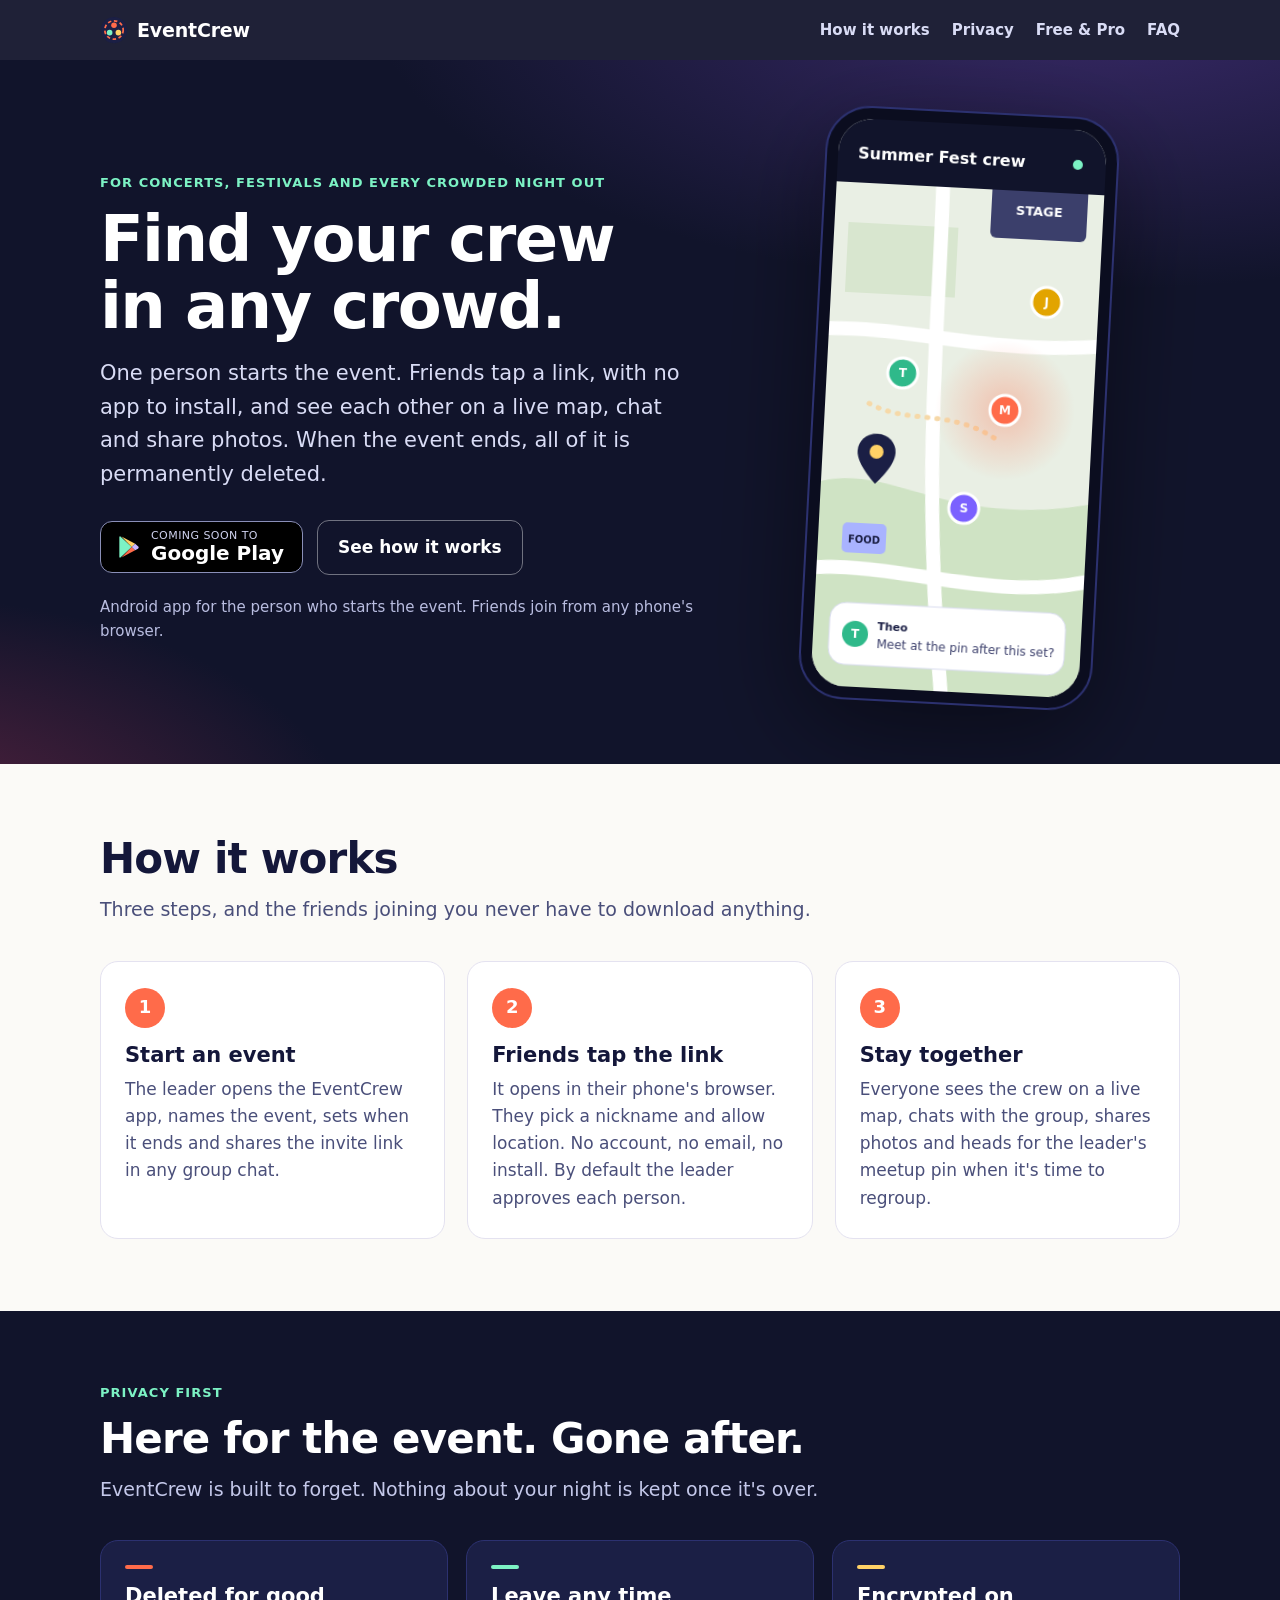
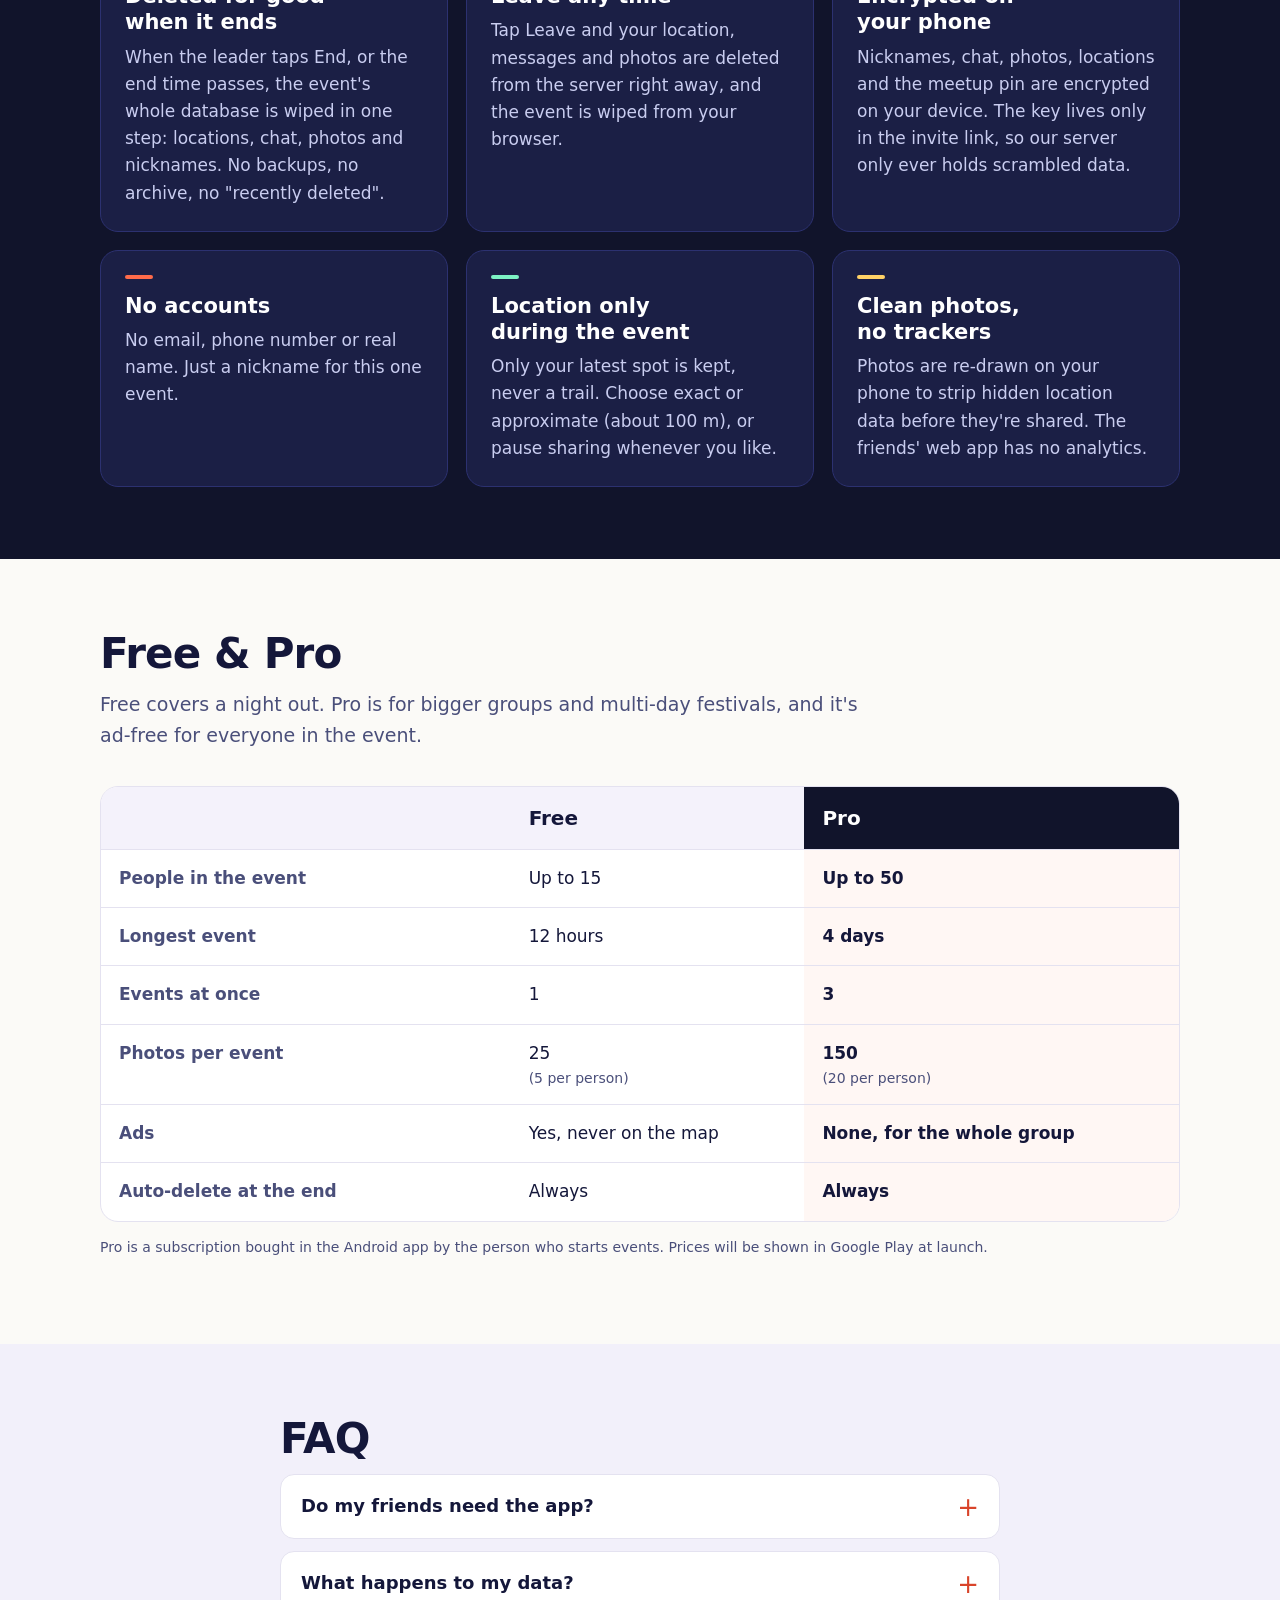
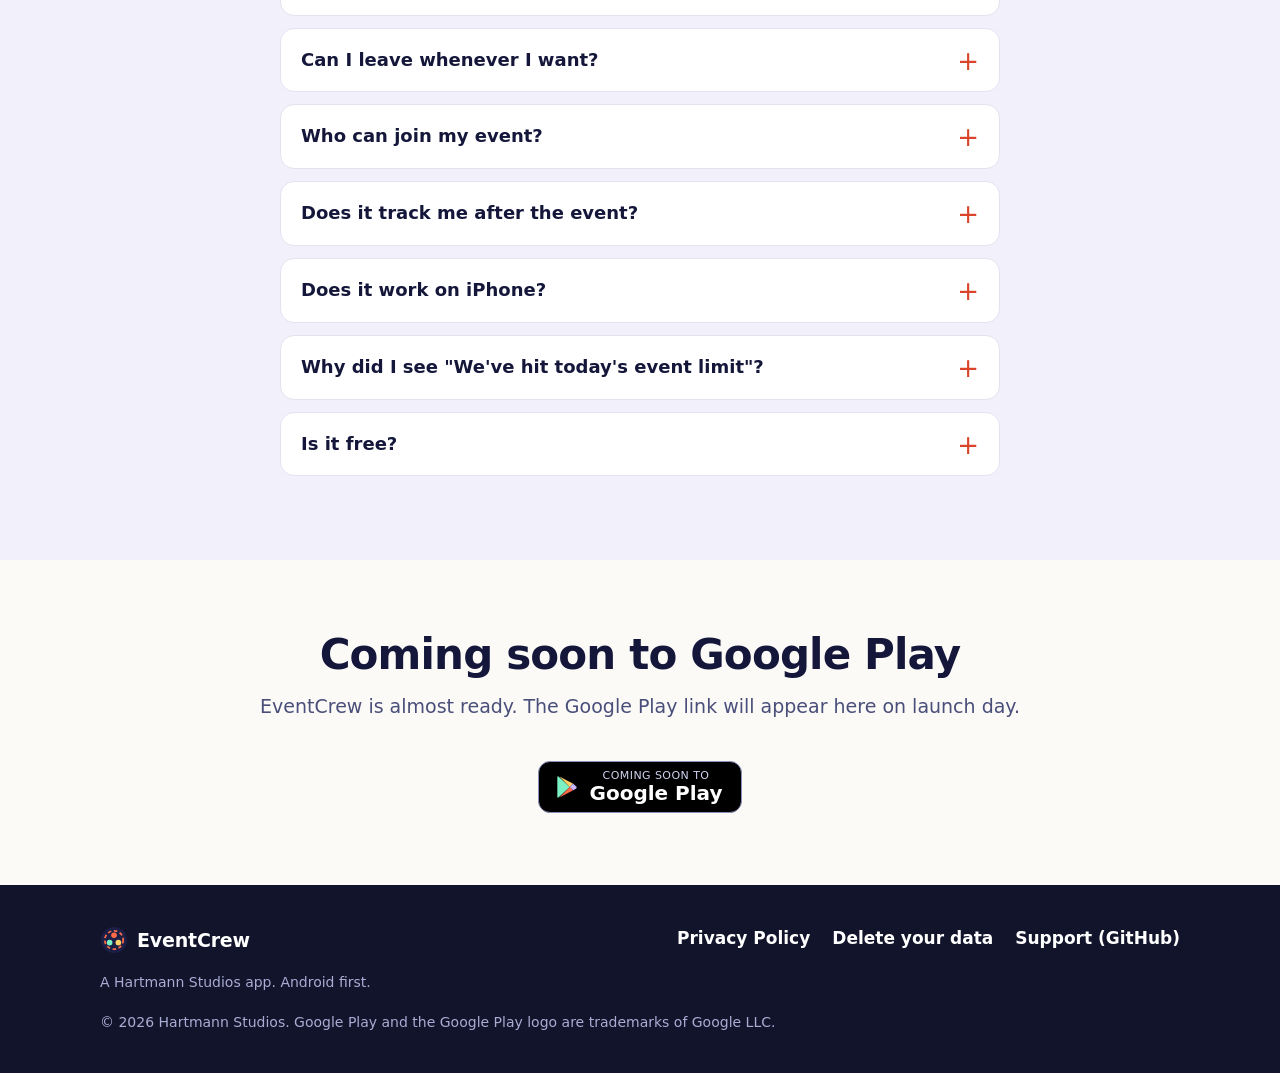
==== index.html @ 31db3fdc "Add EventCrew website, privacy policy and issue templates" ====
<!doctype html>
<html lang="en">
<head>
<meta charset="utf-8">
<meta name="viewport" content="width=device-width, initial-scale=1">
<title>EventCrew: find your crew in any crowd</title>
<meta name="description" content="Keep your group together at concerts and festivals. Friends join from a link with no app to install, share a live map, chat and photos, and everything is permanently deleted when the event ends.">
<meta name="theme-color" content="#11142b">
<meta property="og:title" content="EventCrew: find your crew in any crowd">
<meta property="og:description" content="Keep your group together at concerts and festivals. Friends join from a link with no app to install, share a live map, chat and photos, and everything is permanently deleted when the event ends.">
<meta property="og:type" content="website">
<meta property="og:url" content="https://eventcrew.sites.tab.bot/">
<meta property="og:image" content="https://eventcrew.sites.tab.bot/og.png">
<meta name="twitter:card" content="summary_large_image">
<link rel="icon" href="favicon.svg" type="image/svg+xml">
<link rel="stylesheet" href="styles.css">
</head>
<body>
<a class="skip" href="#main">Skip to content</a>
<header class="site-header">
  <div class="wrap bar">
    <a class="brand" href=""><svg class="logo-mark" viewBox="0 0 32 32" aria-hidden="true" width="28" height="28"><circle cx="16" cy="16" r="15" fill="#1b1f45"/><circle cx="16" cy="16" r="10.5" fill="none" stroke="#ff6b4a" stroke-width="2" stroke-dasharray="4 3"/><circle cx="16" cy="10.5" r="3.2" fill="#ff6b4a"/><circle cx="11" cy="19" r="3.2" fill="#7cf2c4"/><circle cx="21" cy="19" r="3.2" fill="#ffd166"/></svg><span>EventCrew</span></a>
    <nav aria-label="Main">
      <a href="#how">How it works</a>
      <a href="#privacy">Privacy</a>
      <a href="#plans">Free &amp; Pro</a>
      <a href="#faq">FAQ</a>
    </nav>
  </div>
</header>
<main id="main">
<section class="hero">
  <div class="wrap hero-grid">
    <div class="hero-copy">
      <p class="eyebrow">For concerts, festivals and every crowded night out</p>
      <h1>Find your crew in any crowd.</h1>
      <p class="lede">One person starts the event. Friends tap a link, with no app to install, and see each other on a live map, chat and share photos. When the event ends, all of it is permanently deleted.</p>
      <div class="cta-row">
        <span class="play-badge" role="img" aria-label="Coming soon to Google Play">
  <svg viewBox="0 0 24 24" width="26" height="26" aria-hidden="true"><path d="M4 2.8v18.4c0 .5.5.8 1 .6l10.4-9.8L5 2.2c-.5-.2-1 .1-1 .6z" fill="#7cf2c4"/><path d="M15.4 12 18.6 9 6 2.3l9.4 9.7z" fill="#ffd166"/><path d="M15.4 12 6 21.7 18.6 15l-3.2-3z" fill="#ff6b4a"/><path d="M18.6 9 15.4 12l3.2 3 2.6-1.4c.9-.5.9-1.7 0-2.2L18.6 9z" fill="#c9b6ff"/></svg>
  <span><small>Coming soon to</small><b>Google Play</b></span>
</span>
        <a class="btn ghost" href="#how">See how it works</a>
      </div>
      <p class="note">Android app for the person who starts the event. Friends join from any phone's browser.</p>
    </div>
    <div class="hero-art"><svg class="phone-art" viewBox="0 0 300 600" role="img" aria-labelledby="art-t">
<title id="art-t">Illustration: a phone showing a festival map with four friends' dots, a meetup pin and a chat bubble</title>
<defs>
 <clipPath id="scr"><rect x="16" y="16" width="268" height="568" rx="34"/></clipPath>
 <radialGradient id="glow" cx="50%" cy="50%" r="50%"><stop offset="0" stop-color="#ff6b4a" stop-opacity=".35"/><stop offset="1" stop-color="#ff6b4a" stop-opacity="0"/></radialGradient>
</defs>
<rect x="4" y="4" width="292" height="592" rx="44" fill="#0b0d1f" stroke="#2c3170" stroke-width="2"/>
<g clip-path="url(#scr)">
 <rect x="16" y="16" width="268" height="568" fill="#e9efe4"/>
 <path d="M16 380 C90 360 140 420 284 390 L284 584 L16 584Z" fill="#cfe3c4"/>
 <path d="M30 120 h110 v70 h-110z" fill="#d8e6cf"/>
 <rect x="172" y="70" width="96" height="58" rx="6" fill="#3b3f6b"/>
 <text x="220" y="104" text-anchor="middle" font-family="system-ui,sans-serif" font-size="13" font-weight="700" fill="#fff">STAGE</text>
 <g stroke="#ffffff" stroke-width="14" stroke-linecap="round" fill="none">
  <path d="M-10 230 C80 215 180 250 310 228"/>
  <path d="M120 0 C130 180 110 330 150 610"/>
  <path d="M-10 470 C90 450 200 500 310 460"/>
 </g>
 <g stroke="#f6d9a8" stroke-width="5" stroke-linecap="round" fill="none" stroke-dasharray="1 9">
  <path d="M60 300 C100 320 140 300 190 330"/>
 </g>
 <rect x="40" y="420" width="44" height="30" rx="5" fill="#a9b3ff"/>
 <text x="62" y="440" text-anchor="middle" font-family="system-ui,sans-serif" font-size="10" font-weight="700" fill="#1b1f45">FOOD</text>
 <circle cx="196" cy="300" r="70" fill="url(#glow)"/>
 <g font-family="system-ui,sans-serif" font-weight="700" font-size="12" text-anchor="middle">
  <circle cx="196" cy="300" r="15" fill="#ff6b4a" stroke="#fff" stroke-width="3"/><text x="196" y="304" fill="#fff">M</text>
  <circle cx="92" cy="268" r="15" fill="#2fb98a" stroke="#fff" stroke-width="3"/><text x="92" y="272" fill="#fff">T</text>
  <circle cx="232" cy="190" r="15" fill="#e2a400" stroke="#fff" stroke-width="3"/><text x="232" y="194" fill="#fff">J</text>
  <circle cx="160" cy="400" r="15" fill="#7b61ff" stroke="#fff" stroke-width="3"/><text x="160" y="404" fill="#fff">S</text>
 </g>
 <g transform="translate(70 330)">
  <path d="M0 0c-11 0-19 8-19 18 0 14 19 32 19 32s19-18 19-32C19 8 11 0 0 0z" fill="#1b1f45"/>
  <circle cx="0" cy="18" r="7" fill="#ffd166"/>
 </g>
 <rect x="16" y="16" width="268" height="64" fill="#11142b"/>
 <text x="36" y="56" font-family="system-ui,sans-serif" font-size="16" font-weight="700" fill="#fff">Summer Fest crew</text>
 <circle cx="256" cy="51" r="5" fill="#7cf2c4"/>
 <g transform="translate(32 500)">
  <rect width="236" height="62" rx="16" fill="#fff" stroke="#d9dcef"/>
  <circle cx="26" cy="31" r="13" fill="#2fb98a"/><text x="26" y="35" text-anchor="middle" font-family="system-ui,sans-serif" font-weight="700" font-size="12" fill="#fff">T</text>
  <text x="48" y="26" font-family="system-ui,sans-serif" font-size="11" font-weight="700" fill="#1b1f45">Theo</text>
  <text x="48" y="44" font-family="system-ui,sans-serif" font-size="12" fill="#3b3f6b">Meet at the pin after this set?</text>
 </g>
</g>
</svg></div>
  </div>
</section>

<section id="how" class="section">
  <div class="wrap">
    <h2>How it works</h2>
    <p class="section-lede">Three steps, and the friends joining you never have to download anything.</p>
    <ol class="steps">
      <li>
        <span class="step-num" aria-hidden="true">1</span>
        <h3>Start an event</h3>
        <p>The leader opens the EventCrew app, names the event, sets when it ends and shares the invite link in any group chat.</p>
      </li>
      <li>
        <span class="step-num" aria-hidden="true">2</span>
        <h3>Friends tap the link</h3>
        <p>It opens in their phone's browser. They pick a nickname and allow location. No account, no email, no install. By default the leader approves each person.</p>
      </li>
      <li>
        <span class="step-num" aria-hidden="true">3</span>
        <h3>Stay together</h3>
        <p>Everyone sees the crew on a live map, chats with the group, shares photos and heads for the leader's meetup pin when it's time to regroup.</p>
      </li>
    </ol>
  </div>
</section>

<section id="privacy" class="section dark">
  <div class="wrap">
    <p class="eyebrow">Privacy first</p>
    <h2>Here for the event. Gone after.</h2>
    <p class="section-lede">EventCrew is built to forget. Nothing about your night is kept once it's over.</p>
    <div class="cards">
      <article class="card">
        <h3>Deleted for good when it ends</h3>
        <p>When the leader taps End, or the end time passes, the event's whole database is wiped in one step: locations, chat, photos and nicknames. No backups, no archive, no "recently deleted".</p>
      </article>
      <article class="card">
        <h3>Leave any time</h3>
        <p>Tap Leave and your location, messages and photos are deleted from the server right away, and the event is wiped from your browser.</p>
      </article>
      <article class="card">
        <h3>Encrypted on your phone</h3>
        <p>Nicknames, chat, photos, locations and the meetup pin are encrypted on your device. The key lives only in the invite link, so our server only ever holds scrambled data.</p>
      </article>
      <article class="card">
        <h3>No accounts</h3>
        <p>No email, phone number or real name. Just a nickname for this one event.</p>
      </article>
      <article class="card">
        <h3>Location only during the event</h3>
        <p>Only your latest spot is kept, never a trail. Choose exact or approximate (about 100 m), or pause sharing whenever you like.</p>
      </article>
      <article class="card">
        <h3>Clean photos, no trackers</h3>
        <p>Photos are re-drawn on your phone to strip hidden location data before they're shared. The friends' web app has no analytics.</p>
      </article>
    </div>
  </div>
</section>

<section id="plans" class="section">
  <div class="wrap">
    <h2>Free &amp; Pro</h2>
    <p class="section-lede">Free covers a night out. Pro is for bigger groups and multi-day festivals, and it's ad-free for everyone in the event.</p>
    <div class="table-wrap">
      <table class="plans">
        <caption class="sr-only">EventCrew plans compared</caption>
        <thead>
          <tr><th scope="col"><span class="sr-only">Per event</span></th><th scope="col">Free</th><th scope="col" class="pro">Pro</th></tr>
        </thead>
        <tbody>
          <tr><th scope="row">People in the event</th><td>Up to 15</td><td class="pro">Up to 50</td></tr>
          <tr><th scope="row">Longest event</th><td>12 hours</td><td class="pro">4 days</td></tr>
          <tr><th scope="row">Events at once</th><td>1</td><td class="pro">3</td></tr>
          <tr><th scope="row">Photos per event</th><td>25 <span class="sub">(5 per person)</span></td><td class="pro">150 <span class="sub">(20 per person)</span></td></tr>
          <tr><th scope="row">Ads</th><td>Yes, never on the map</td><td class="pro">None, for the whole group</td></tr>
          <tr><th scope="row">Auto-delete at the end</th><td>Always</td><td class="pro">Always</td></tr>
        </tbody>
      </table>
    </div>
    <p class="small">Pro is a subscription bought in the Android app by the person who starts events. Prices will be shown in Google Play at launch.</p>
  </div>
</section>

<section id="faq" class="section alt">
  <div class="wrap narrow">
    <h2>FAQ</h2>
    <details>
      <summary>Do my friends need the app?</summary>
      <p>No. Only the person who starts the event uses the Android app. Everyone else taps the invite link and joins in their phone's browser, on Android or iPhone. They can add it to their home screen if they want notifications.</p>
    </details>
    <details>
      <summary>What happens to my data?</summary>
      <p>It exists only while the event is running. Content you share (nickname, chat, photos, location) is encrypted on your phone before it's sent. When the event ends, everything about it is permanently deleted from the server in one step, photos included. If you leave early, your own location, messages and photos are deleted right away. We don't sell data, and there are no accounts to keep. The <a href="privacy/">Privacy Policy</a> has the details.</p>
    </details>
    <details>
      <summary>Can I leave whenever I want?</summary>
      <p>Yes, any time, with one tap. Leaving deletes your location, messages and photos from the event immediately.</p>
    </details>
    <details>
      <summary>Who can join my event?</summary>
      <p>Only people with your invite link, and by default you approve each one before they see anything. You can remove people, make a new link or cancel old links at any time.</p>
    </details>
    <details>
      <summary>Does it track me after the event?</summary>
      <p>No. Location is shared only during the event, and only your latest spot is kept. On the web it's sent only while the page is open, and only when you've moved. When the event ends, it's deleted along with everything else.</p>
    </details>
    <details>
      <summary>Does it work on iPhone?</summary>
      <p>Friends can join from Safari on any iPhone. To get notifications on iPhone, add the page to your Home Screen (iOS 16.4 or later). The app for starting events is on Android first.</p>
    </details>
    <details>
      <summary>Why did I see "We've hit today's event limit"?</summary>
      <p>To keep EventCrew free, there's a limit on how many new events can start each day. If it's reached, you'll see that message and can try again the next day. Events that are already running are never cut off.</p>
    </details>
    <details>
      <summary>Is it free?</summary>
      <p>Yes. The free plan covers events of up to 15 people and 12 hours, with ads. Pro raises the limits and removes ads for the whole group.</p>
    </details>
  </div>
</section>

<section class="section cta-end">
  <div class="wrap center">
    <h2>Coming soon to Google Play</h2>
    <p class="section-lede">EventCrew is almost ready. The Google Play link will appear here on launch day.</p>
    <span class="play-badge" role="img" aria-label="Coming soon to Google Play">
  <svg viewBox="0 0 24 24" width="26" height="26" aria-hidden="true"><path d="M4 2.8v18.4c0 .5.5.8 1 .6l10.4-9.8L5 2.2c-.5-.2-1 .1-1 .6z" fill="#7cf2c4"/><path d="M15.4 12 18.6 9 6 2.3l9.4 9.7z" fill="#ffd166"/><path d="M15.4 12 6 21.7 18.6 15l-3.2-3z" fill="#ff6b4a"/><path d="M18.6 9 15.4 12l3.2 3 2.6-1.4c.9-.5.9-1.7 0-2.2L18.6 9z" fill="#c9b6ff"/></svg>
  <span><small>Coming soon to</small><b>Google Play</b></span>
</span>
  </div>
</section>
</main>
<footer class="site-footer">
  <div class="wrap foot">
    <div>
      <a class="brand" href=""><svg class="logo-mark" viewBox="0 0 32 32" aria-hidden="true" width="28" height="28"><circle cx="16" cy="16" r="15" fill="#1b1f45"/><circle cx="16" cy="16" r="10.5" fill="none" stroke="#ff6b4a" stroke-width="2" stroke-dasharray="4 3"/><circle cx="16" cy="10.5" r="3.2" fill="#ff6b4a"/><circle cx="11" cy="19" r="3.2" fill="#7cf2c4"/><circle cx="21" cy="19" r="3.2" fill="#ffd166"/></svg><span>EventCrew</span></a>
      <p class="small">A Hartmann Studios app. Android first.</p>
    </div>
    <nav aria-label="Footer">
      <a href="privacy/">Privacy Policy</a>
      <a href="delete/">Delete your data</a>
      <a href="https://github.com/chartmann1590/eventcrew-site/issues/new/choose" rel="noopener">Support (GitHub)</a>
    </nav>
    <p class="small copy">© 2026 Hartmann Studios. Google Play and the Google Play logo are trademarks of Google LLC.</p>
  </div>
</footer>
</body>
</html>
---- styles.css ----
:root{--ink:#14173a;--muted:#4a4f7a;--bg:#fbfaf7;--night:#11142b;--night2:#1b1f45;--coral:#ff6b4a;--coral-d:#d9442a;--mint:#7cf2c4;--sun:#ffd166;--line:#e4e2f0;--radius:18px}
*{box-sizing:border-box}
html{scroll-behavior:smooth;-webkit-text-size-adjust:100%}
body{margin:0;font-family:system-ui,-apple-system,"Segoe UI",Roboto,"Helvetica Neue",Arial,sans-serif;color:var(--ink);background:var(--bg);line-height:1.6;font-size:17px}
img,svg{max-width:100%;height:auto}
h1,h2,h3{text-wrap:balance}
a{color:var(--coral-d)}
a:focus-visible,summary:focus-visible,.btn:focus-visible{outline:3px solid var(--sun);outline-offset:3px;border-radius:6px}
.wrap{max-width:1120px;margin:0 auto;padding:0 20px}
.narrow{max-width:760px}
.center{text-align:center}
.skip{position:absolute;left:-999px;top:8px;background:#fff;color:var(--ink);padding:8px 14px;border-radius:8px;z-index:20}
.skip:focus{left:8px}
.sr-only{position:absolute;width:1px;height:1px;overflow:hidden;clip:rect(0 0 0 0);white-space:nowrap}
.site-header{position:sticky;top:0;z-index:10;background:rgba(17,20,43,.94);backdrop-filter:saturate(1.4) blur(8px);-webkit-backdrop-filter:saturate(1.4) blur(8px)}
.bar{display:flex;align-items:center;justify-content:space-between;gap:12px;min-height:60px}
.brand{display:inline-flex;align-items:center;gap:9px;color:#fff;text-decoration:none;font-weight:800;font-size:19px;letter-spacing:-.01em}
.site-header nav{display:flex;gap:22px}
.site-header nav a{color:#d9dcf5;text-decoration:none;font-weight:600;font-size:15px}
.site-header nav a:hover{color:#fff}
@media (max-width:720px){.site-header nav{display:none}}
.hero{background:radial-gradient(1200px 500px at 85% -10%,#3a2a6b 0%,transparent 60%),radial-gradient(800px 400px at -10% 110%,#5a2340 0%,transparent 60%),var(--night);color:#fff;padding:48px 0 56px;overflow:hidden}
.hero-grid{display:grid;grid-template-columns:1.15fr .85fr;gap:40px;align-items:center}
.eyebrow{text-transform:uppercase;letter-spacing:.08em;font-size:13px;font-weight:700;color:var(--mint);margin:0 0 12px}
h1{font-size:clamp(38px,6.4vw,64px);line-height:1.04;letter-spacing:-.025em;margin:0 0 18px}
.hero h1{color:#fff}
.lede{font-size:clamp(18px,2.2vw,21px);color:#d9dcf5;max-width:36em;margin:0 0 28px}
.cta-row{display:flex;flex-wrap:wrap;gap:14px;align-items:center}
.play-badge{display:inline-flex;align-items:center;gap:10px;background:#000;color:#fff;border:1.5px solid #8a8fb8;border-radius:12px;padding:8px 18px 8px 14px;line-height:1.1}
.play-badge small{display:block;font-size:11px;letter-spacing:.04em;text-transform:uppercase;color:#cfd2ee}
.play-badge b{display:block;font-size:20px;font-weight:700}
.btn{display:inline-block;padding:13px 20px;border-radius:12px;font-weight:700;text-decoration:none}
.btn.ghost{color:#fff;border:1.5px solid rgba(255,255,255,.4)}
.btn.ghost:hover{background:rgba(255,255,255,.08)}
.note{font-size:15px;color:#b9bde0;margin:20px 0 0}
.hero-art{display:flex;justify-content:center}
.phone-art{width:100%;max-width:300px;filter:drop-shadow(0 30px 50px rgba(0,0,0,.45));transform:rotate(3deg)}
@media (max-width:860px){.hero-grid{grid-template-columns:1fr;gap:36px}.hero{padding:36px 0 48px}.phone-art{max-width:250px;transform:none}}
.section{padding:72px 0}
.section h2{font-size:clamp(30px,4.2vw,42px);line-height:1.1;letter-spacing:-.02em;margin:0 0 12px}
.section-lede{font-size:19px;color:var(--muted);max-width:40em;margin:0 0 36px}
.section.center .section-lede,.center .section-lede{margin-left:auto;margin-right:auto}
.steps{list-style:none;padding:0;margin:0;display:grid;grid-template-columns:repeat(3,1fr);gap:22px}
.steps li{background:#fff;border:1px solid var(--line);border-radius:var(--radius);padding:26px 24px}
.step-num{display:inline-grid;place-items:center;width:40px;height:40px;border-radius:50%;background:var(--coral);color:#fff;font-weight:800;font-size:18px;margin-bottom:14px}
.steps h3,.card h3{margin:0 0 8px;font-size:21px;line-height:1.25}
.steps p,.card p{margin:0;color:var(--muted)}
@media (max-width:860px){.steps{grid-template-columns:1fr}}
.dark{background:var(--night);color:#fff}
.dark .section-lede{color:#c4c8ea}
.cards{display:grid;grid-template-columns:repeat(3,1fr);gap:18px}
.card{background:var(--night2);border:1px solid #2c3170;border-radius:var(--radius);padding:24px}
.dark .card p{color:#c9cdf0}
.card h3{color:#fff}
.card:nth-child(3n+1) h3::before{background:var(--coral)}
.card:nth-child(3n+2) h3::before{background:var(--mint)}
.card:nth-child(3n) h3::before{background:var(--sun)}
.card h3::before{content:"";display:block;width:28px;height:4px;border-radius:2px;margin-bottom:14px}
@media (max-width:860px){.cards{grid-template-columns:1fr 1fr}}
@media (max-width:560px){.cards{grid-template-columns:1fr}}
.table-wrap{overflow-x:auto;border-radius:var(--radius);border:1px solid var(--line);background:#fff}
.plans{width:100%;border-collapse:collapse;font-size:17px}
.plans th,.plans td{padding:15px 18px;text-align:left;border-bottom:1px solid var(--line);vertical-align:top}
.plans tbody tr:last-child th,.plans tbody tr:last-child td{border-bottom:0}
.plans thead th{font-size:20px;background:#f4f2fb}
.plans thead th.pro{background:var(--night);color:#fff}
.plans td.pro{background:#fff7f4;font-weight:600}
.plans tbody th{font-weight:600;color:var(--muted);width:38%}
.plans .sub{display:block;font-size:14px;font-weight:400;color:var(--muted)}
@media (max-width:480px){.plans{font-size:15px}.plans th,.plans td{padding:12px 10px}.plans thead th{font-size:17px}}
.small{font-size:14px;color:var(--muted)}
.alt{background:#f2f0fa}
details{background:#fff;border:1px solid var(--line);border-radius:14px;margin:0 0 12px;padding:0 20px}
summary{cursor:pointer;font-weight:700;font-size:18px;padding:17px 28px 17px 0;list-style:none;position:relative}
summary::-webkit-details-marker{display:none}
summary::after{content:"+";position:absolute;right:0;top:12px;font-size:26px;font-weight:400;color:var(--coral-d)}
details[open] summary::after{content:"\2212"}
details p{margin:0 0 18px;color:var(--muted)}
.cta-end{text-align:center}
.cta-end .play-badge{margin-top:4px}
.site-footer{background:var(--night);color:#c4c8ea;padding:40px 0}
.foot{display:grid;grid-template-columns:1fr auto;gap:18px 30px;align-items:start}
.foot nav{display:flex;flex-wrap:wrap;gap:10px 22px}
.foot nav a{color:#fff;font-weight:600;text-decoration:none}
.foot nav a:hover{text-decoration:underline}
.site-footer .small{color:#a9add3;margin:8px 0 0}
.foot .copy{grid-column:1/-1;margin:0}
@media (max-width:640px){.foot{grid-template-columns:1fr}}
.doc{padding:44px 0 72px}
.doc h1{font-size:clamp(34px,5vw,48px)}
.doc h2{font-size:24px;margin:36px 0 10px;line-height:1.25}
.doc h3{font-size:19px;margin:22px 0 6px}
.doc p,.doc li{color:#2b2f57}
.doc ul{padding-left:22px}
.doc li{margin:0 0 8px}
.meta{font-size:15px;color:var(--muted)}
.summary{background:#fff;border:1px solid var(--line);border-left:5px solid var(--coral);border-radius:14px;padding:6px 22px 10px;margin:26px 0}
.summary h2{margin-top:18px}
@media (prefers-reduced-motion:reduce){html{scroll-behavior:auto}}
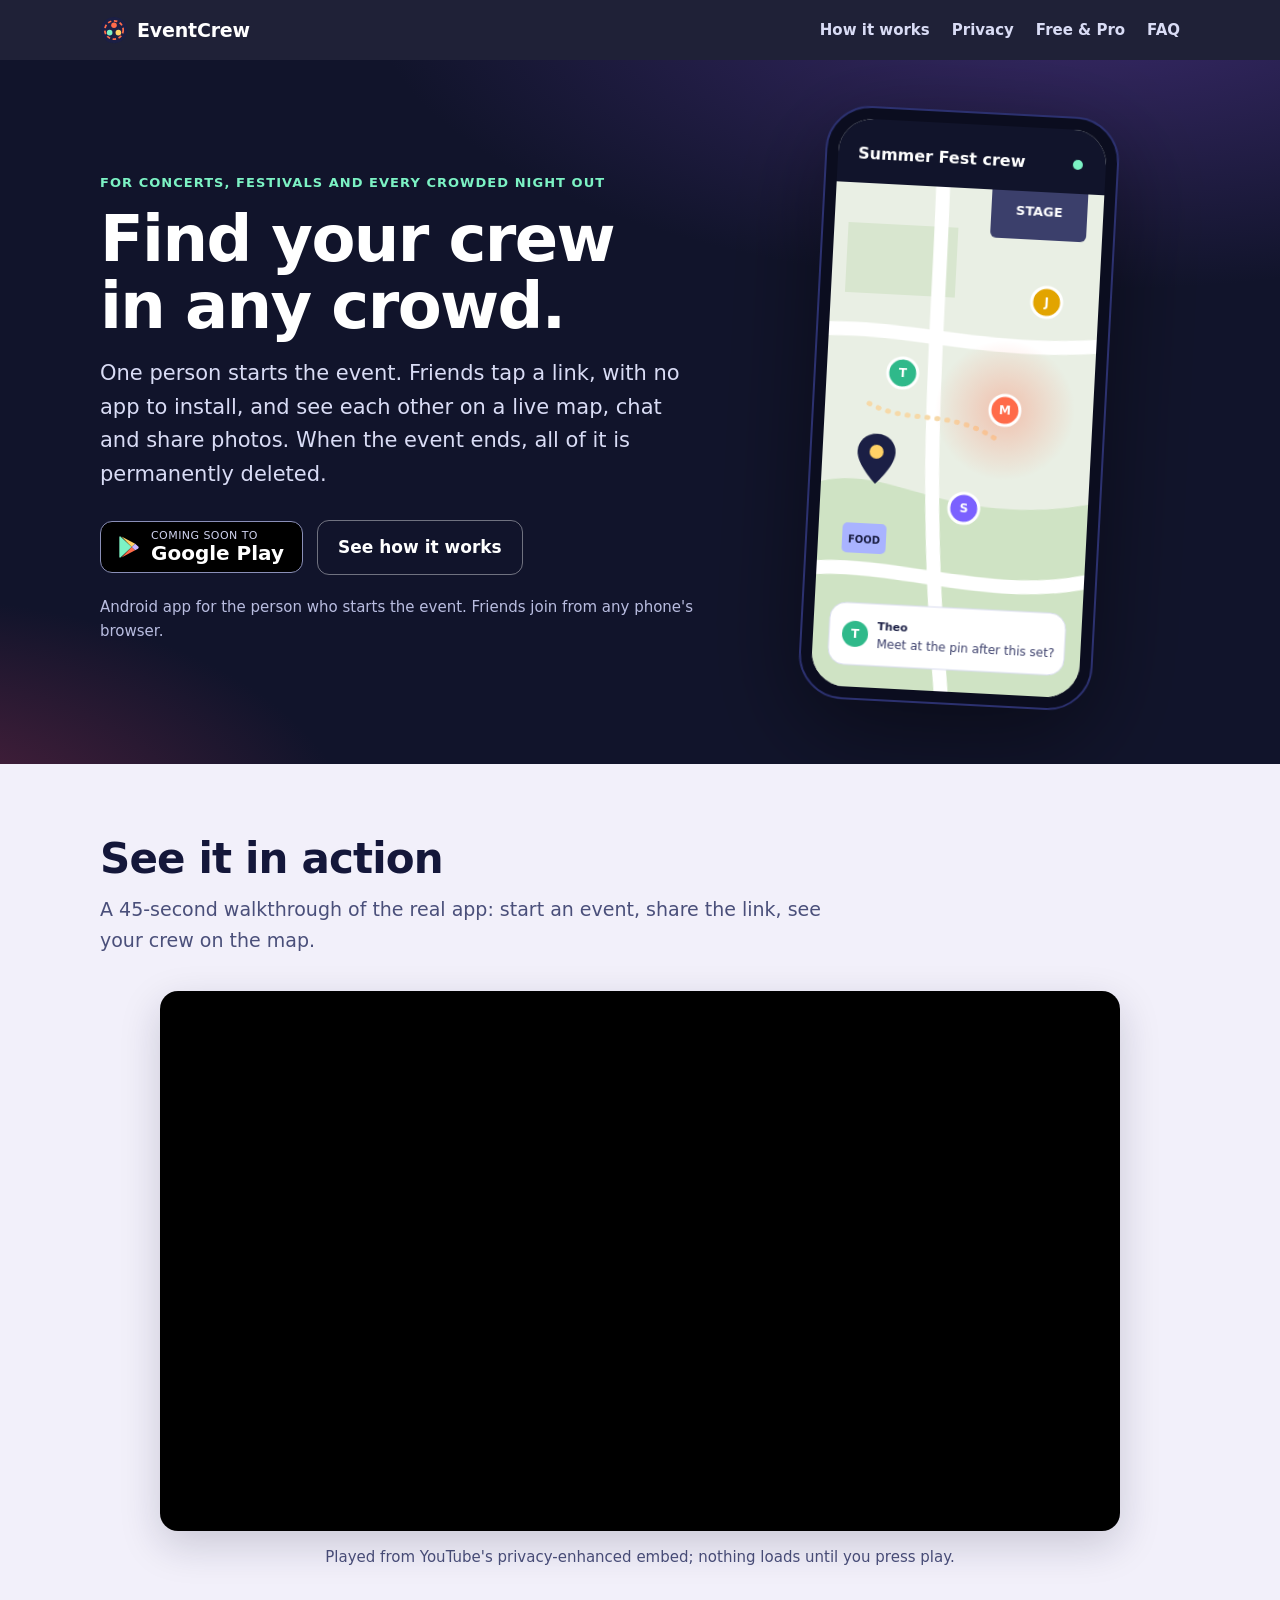
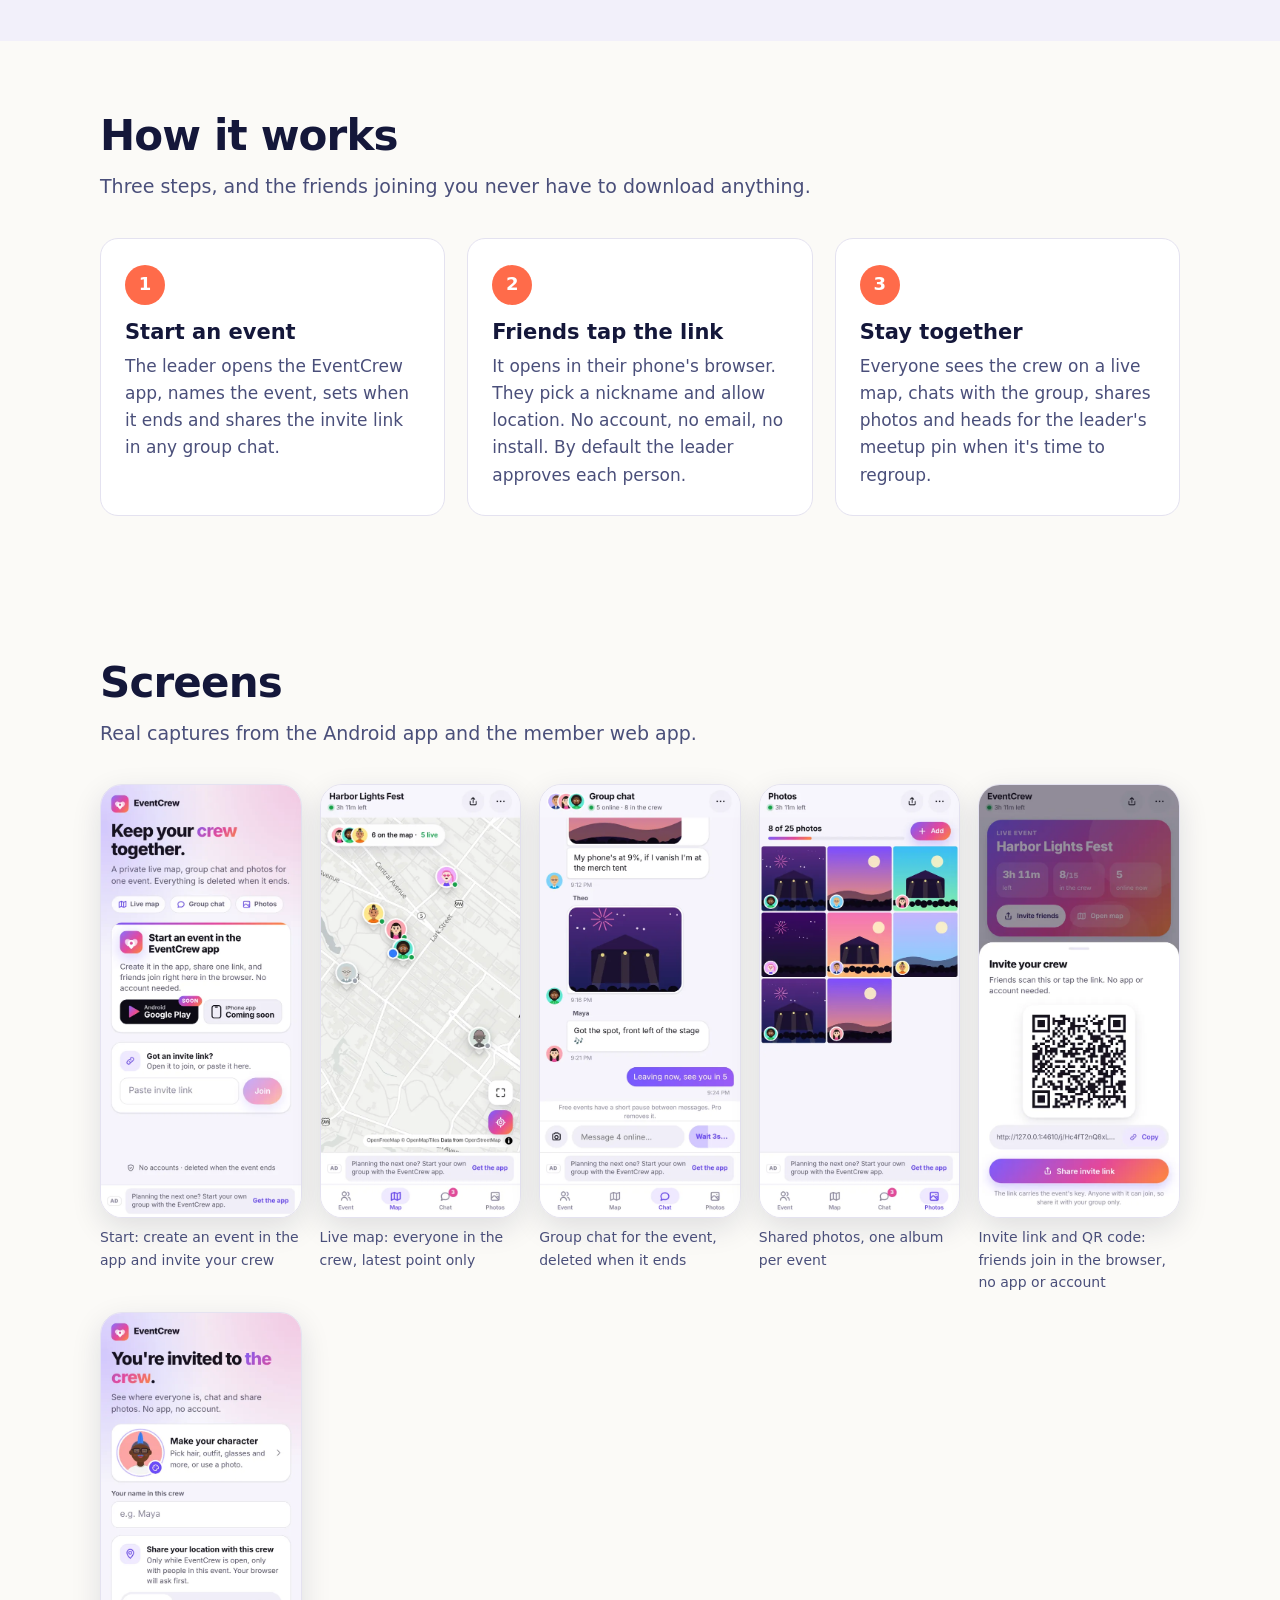
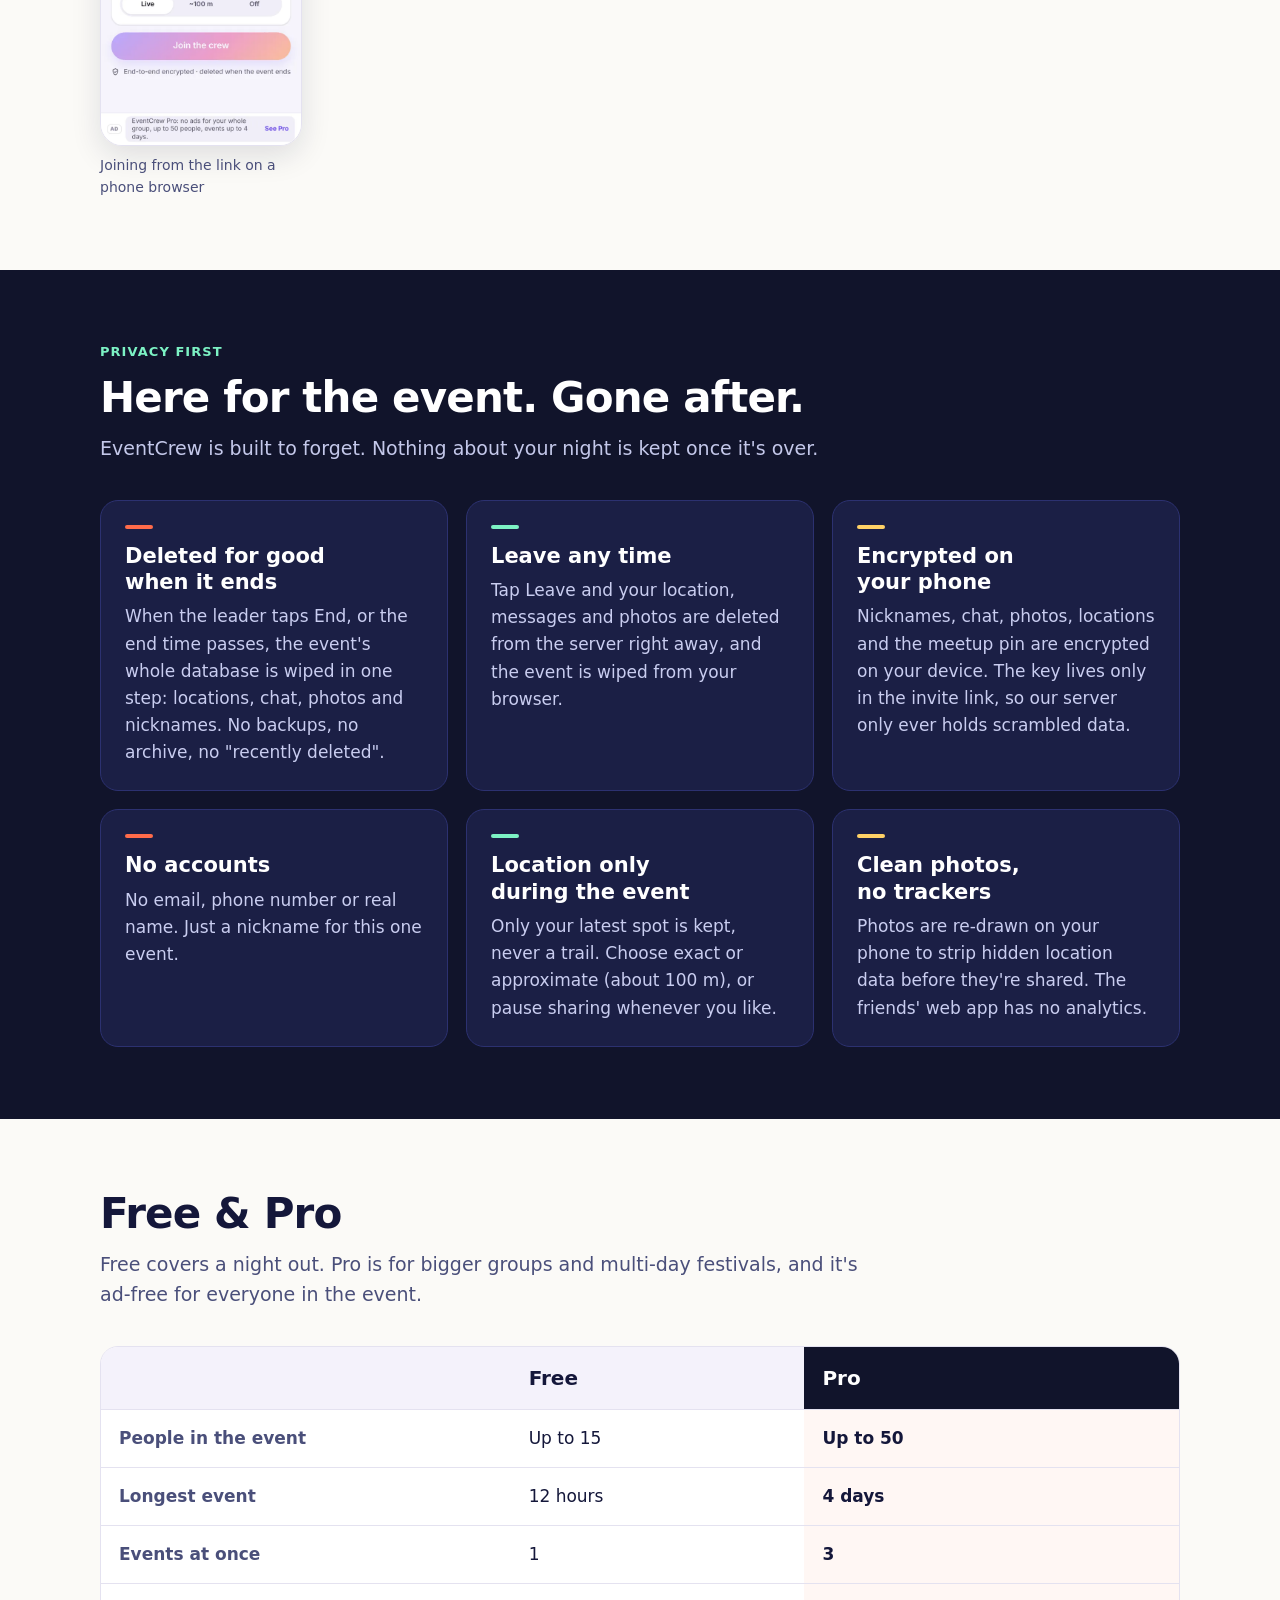
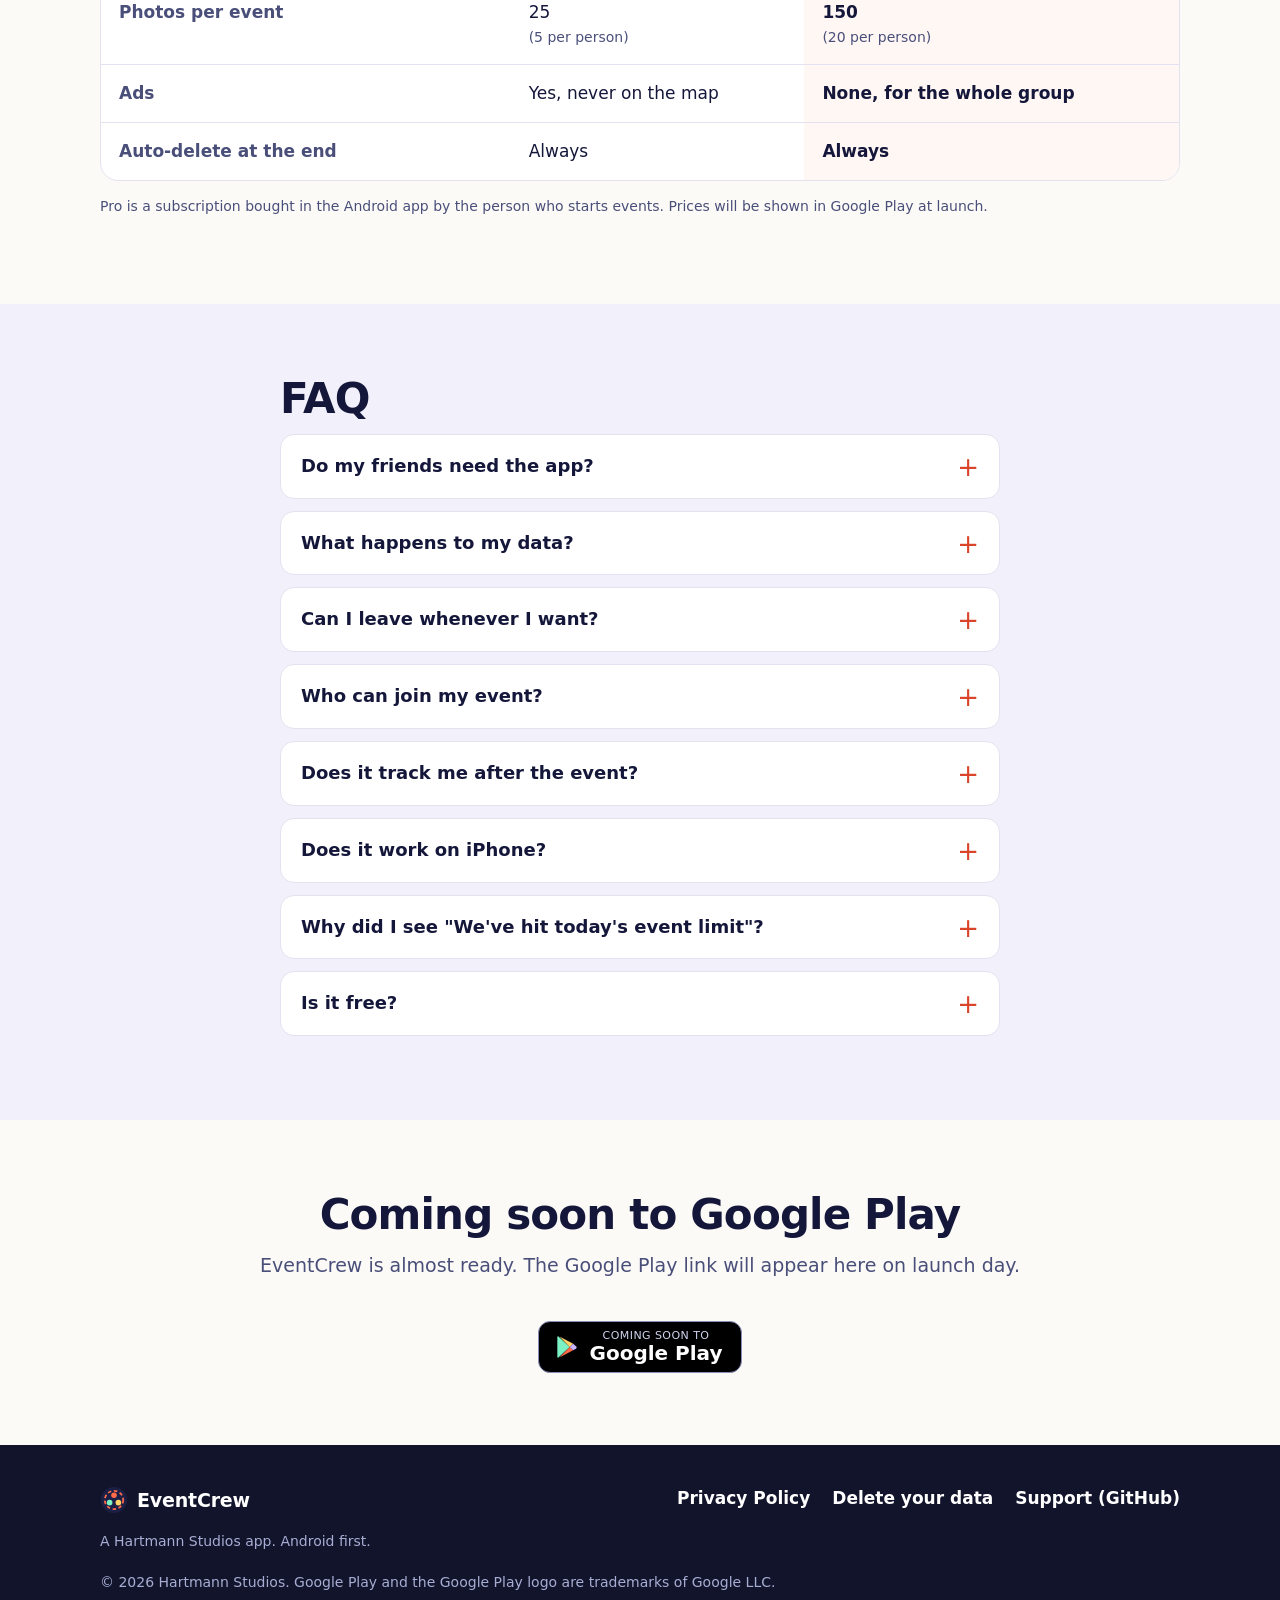
==== commit b840e385: "Add promo video and real app screenshots" ====
--- a/index.html
+++ b/index.html
@@ -92,6 +92,15 @@
   </div>
 </section>
 
+<section id="video" class="section alt">
+  <div class="wrap">
+    <h2>See it in action</h2>
+    <p class="section-lede">A 45-second walkthrough of the real app: start an event, share the link, see your crew on the map.</p>
+    <div class="video"><iframe src="https://www.youtube-nocookie.com/embed/IPPoWe9KRAQ?rel=0" title="EventCrew promo video" loading="lazy" allow="accelerometer; autoplay; clipboard-write; encrypted-media; gyroscope; picture-in-picture; web-share" allowfullscreen referrerpolicy="strict-origin-when-cross-origin"></iframe></div>
+    <p class="video-note">Played from YouTube's privacy-enhanced embed; nothing loads until you press play.</p>
+  </div>
+</section>
+
 <section id="how" class="section">
   <div class="wrap">
     <h2>How it works</h2>
@@ -116,6 +125,21 @@
   </div>
 </section>
 
+<section id="screens" class="section">
+  <div class="wrap">
+    <h2>Screens</h2>
+    <p class="section-lede">Real captures from the Android app and the member web app.</p>
+    <div class="shots">
+      <figure class="shot"><img src="/media/start-light.webp" alt="Start: create an event in the app and invite your crew" loading="lazy" width="540" height="1169"><figcaption>Start: create an event in the app and invite your crew</figcaption></figure>
+      <figure class="shot"><img src="/media/map-light.webp" alt="Live map: everyone in the crew, latest point only" loading="lazy" width="540" height="1169"><figcaption>Live map: everyone in the crew, latest point only</figcaption></figure>
+      <figure class="shot"><img src="/media/chat-light.webp" alt="Group chat for the event, deleted when it ends" loading="lazy" width="540" height="1169"><figcaption>Group chat for the event, deleted when it ends</figcaption></figure>
+      <figure class="shot"><img src="/media/photos-light.webp" alt="Shared photos, one album per event" loading="lazy" width="540" height="1169"><figcaption>Shared photos, one album per event</figcaption></figure>
+      <figure class="shot"><img src="/media/share-light.webp" alt="Invite link and QR code: friends join in the browser, no app or account" loading="lazy" width="540" height="1169"><figcaption>Invite link and QR code: friends join in the browser, no app or account</figcaption></figure>
+      <figure class="shot"><img src="/media/join-light.webp" alt="Joining from the link on a phone browser" loading="lazy" width="540" height="1169"><figcaption>Joining from the link on a phone browser</figcaption></figure>
+    </div>
+  </div>
+</section>
+
 <section id="privacy" class="section dark">
   <div class="wrap">
     <p class="eyebrow">Privacy first</p>
--- a/styles.css
+++ b/styles.css
@@ -97,3 +97,6 @@
 .summary{background:#fff;border:1px solid var(--line);border-left:5px solid var(--coral);border-radius:14px;padding:6px 22px 10px;margin:26px 0}
 .summary h2{margin-top:18px}
 @media (prefers-reduced-motion:reduce){html{scroll-behavior:auto}}
+
+.video{max-width:960px;margin:0 auto;border-radius:var(--radius);overflow:hidden;background:#000;box-shadow:0 14px 40px rgba(20,23,58,.18)}.video{position:relative;aspect-ratio:16/9}.video iframe{position:absolute;inset:0;width:100%;height:100%;border:0}.video-note{text-align:center;color:var(--muted);font-size:15px;margin:14px 0 0}
+.shots{display:grid;grid-template-columns:repeat(auto-fit,minmax(180px,1fr));gap:18px}.shot{margin:0}.shot img{display:block;width:100%;height:auto;border-radius:22px;border:1px solid var(--line);box-shadow:0 10px 30px rgba(20,23,58,.12)}.shot figcaption{font-size:14px;color:var(--muted);margin-top:8px}
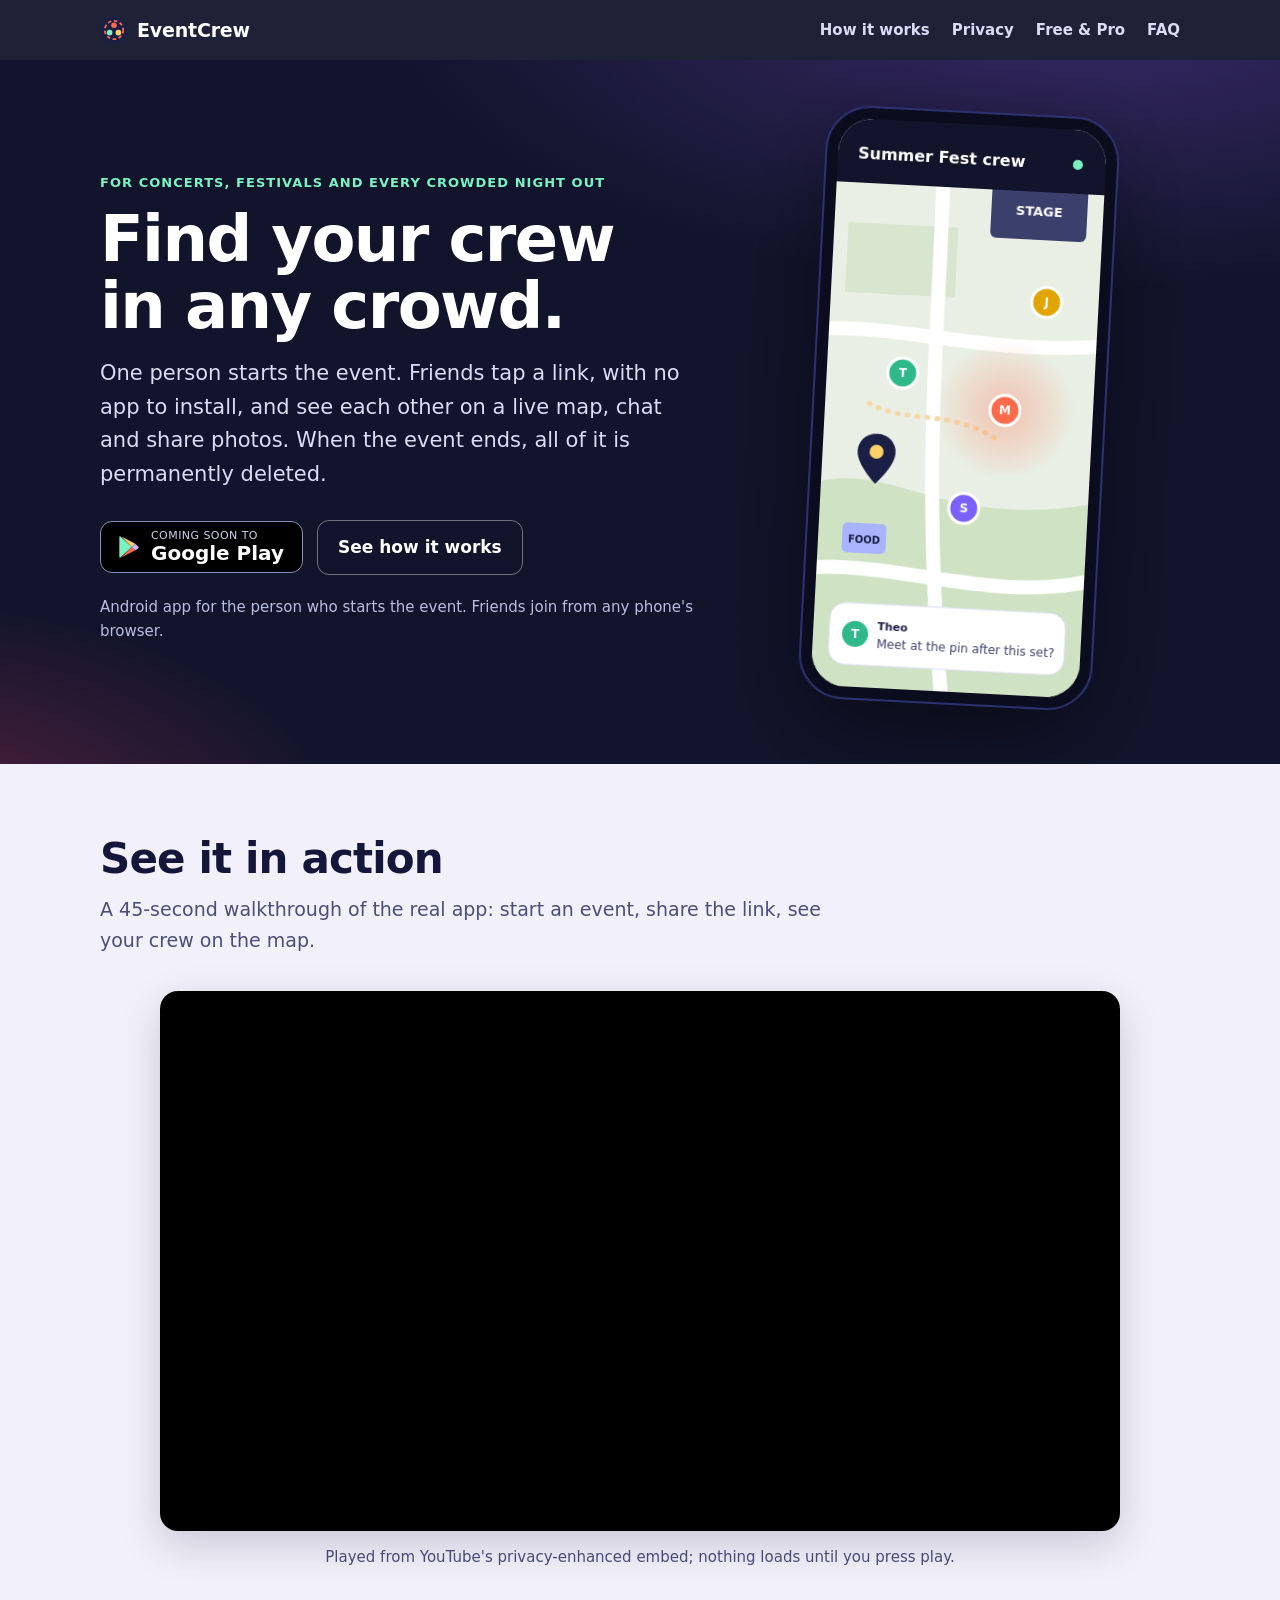
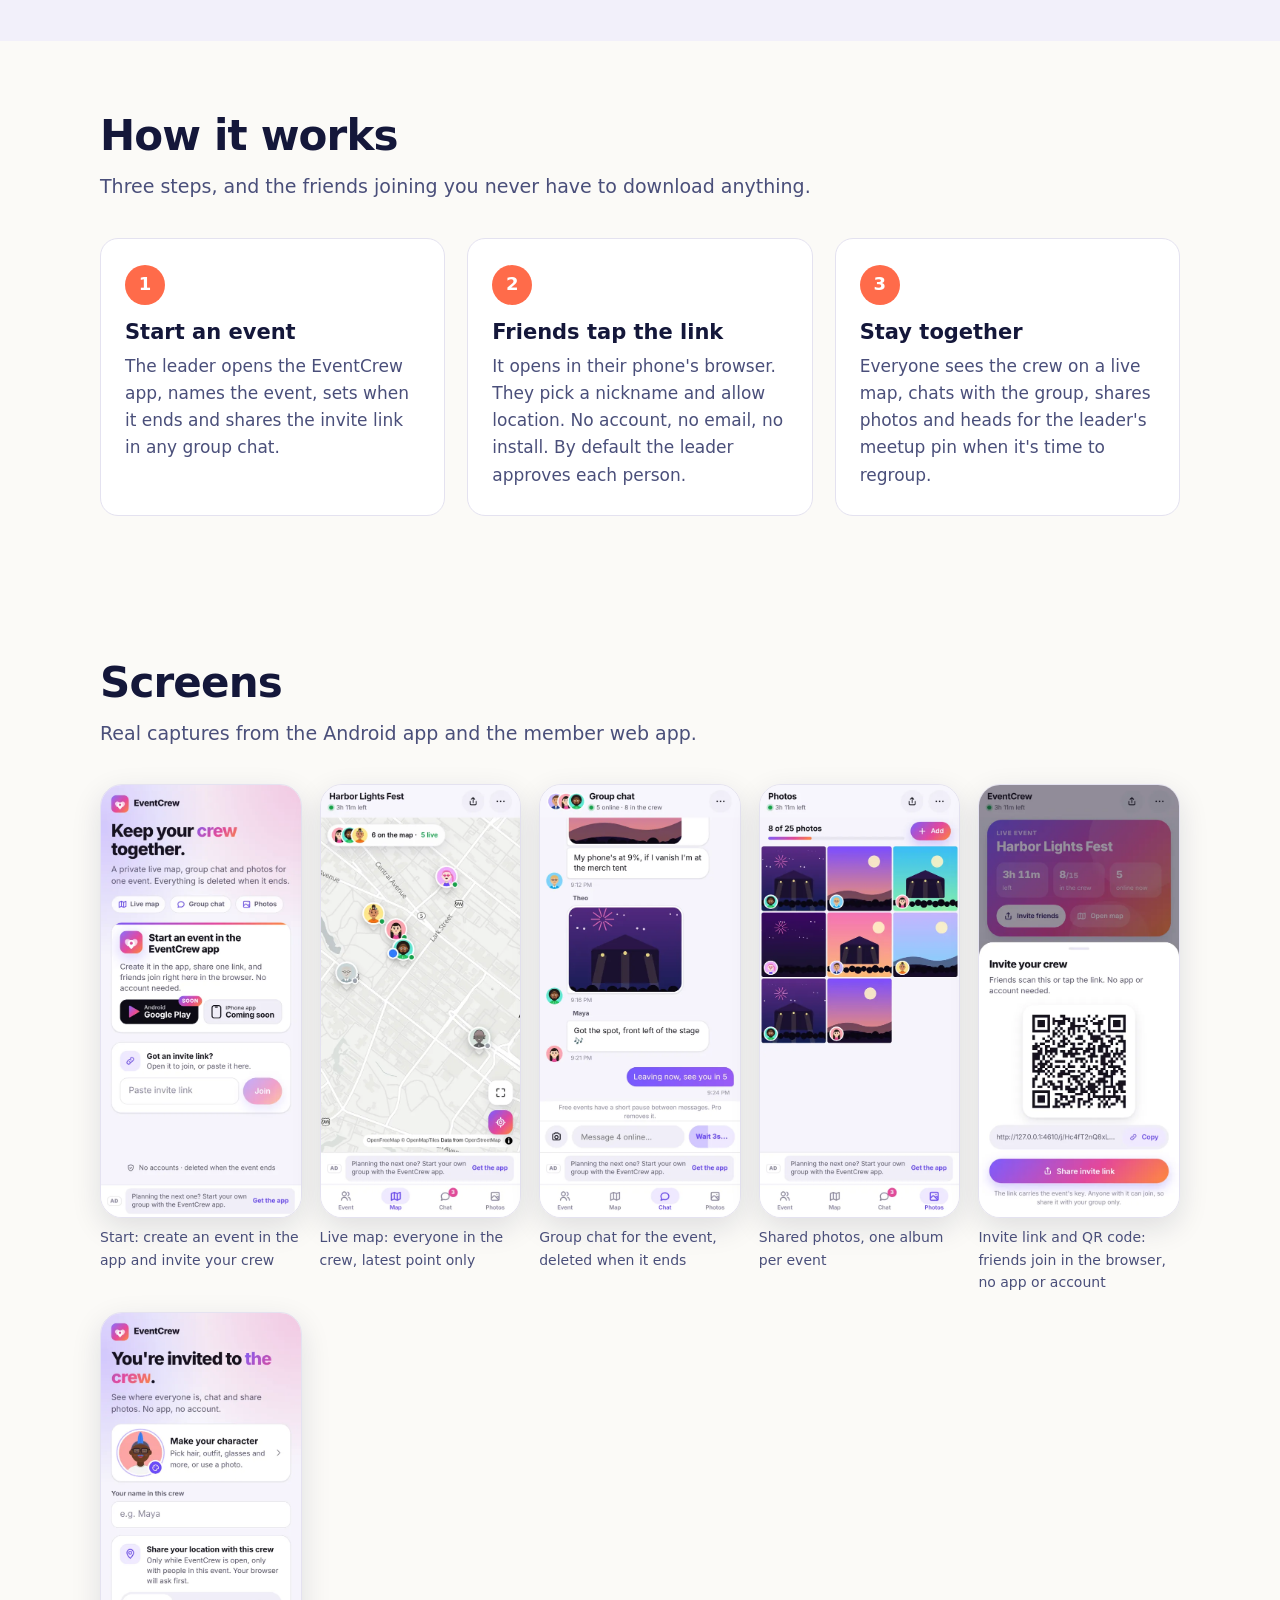
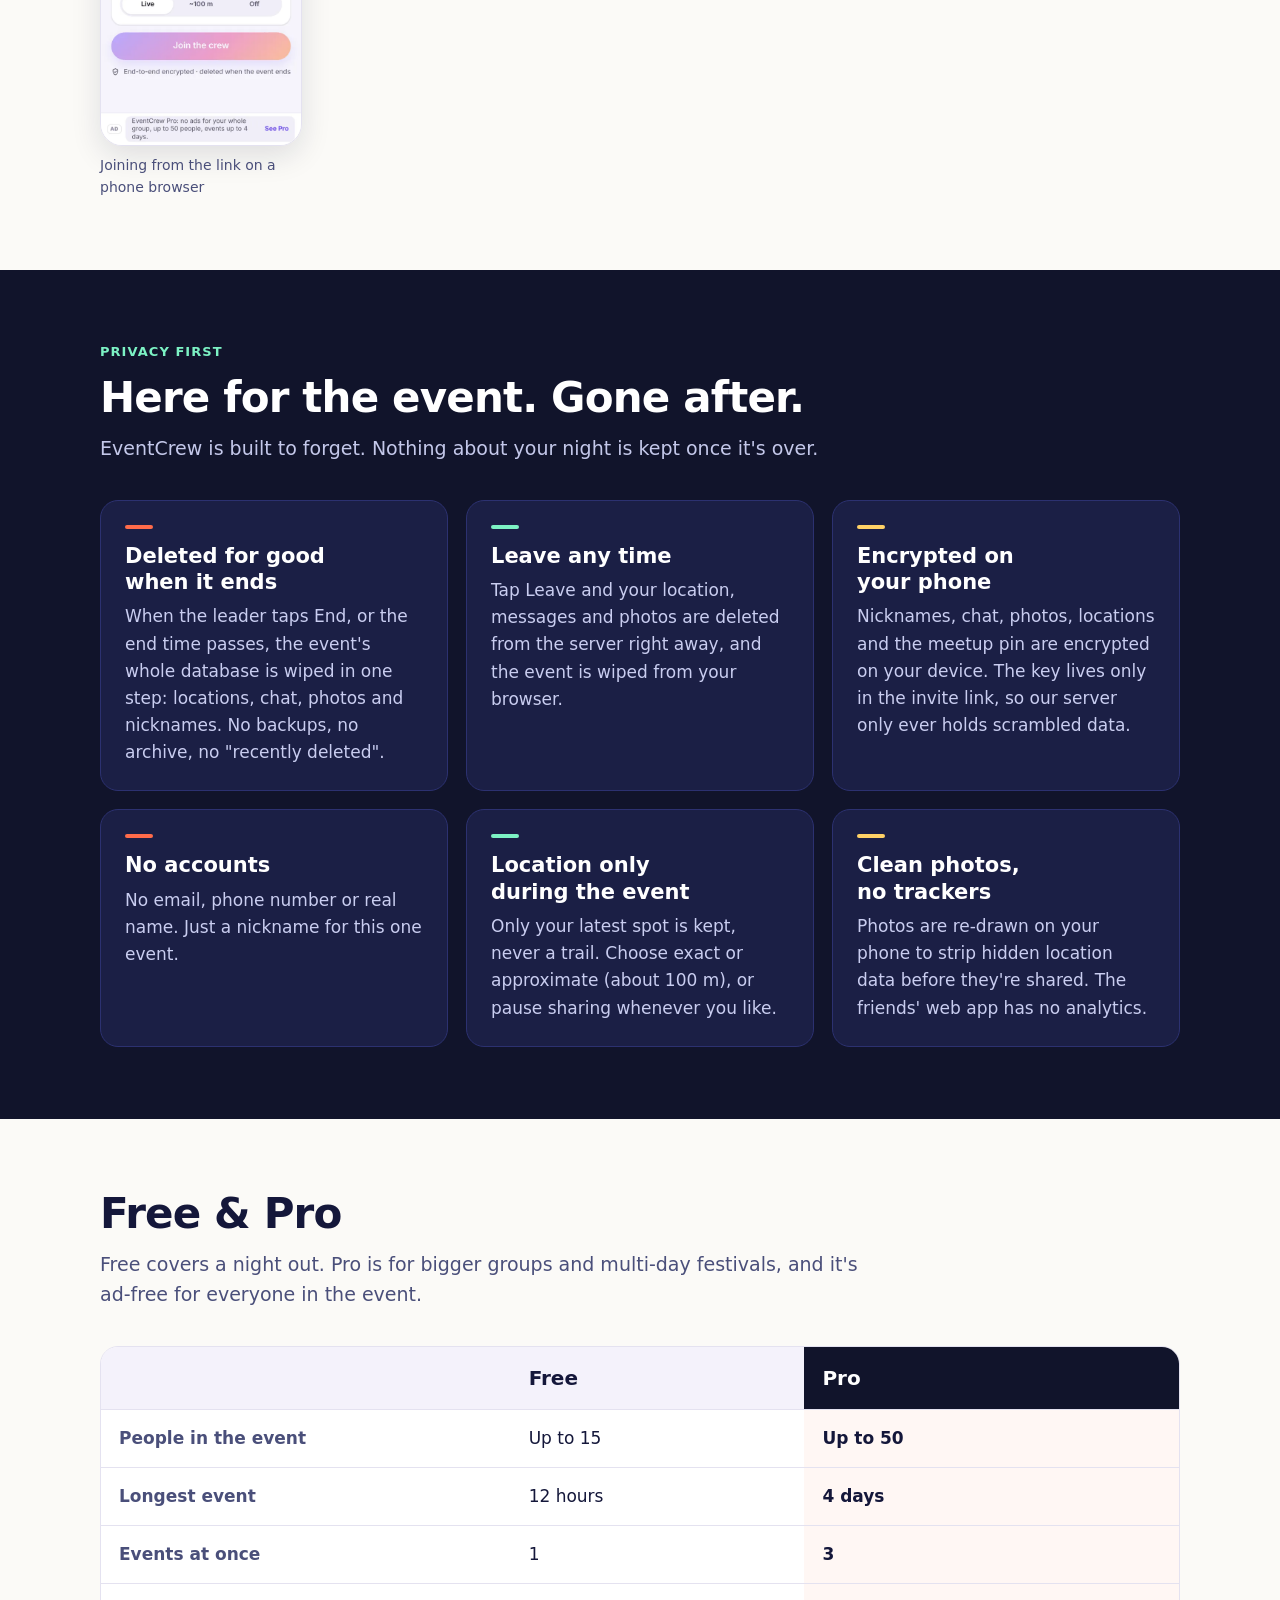
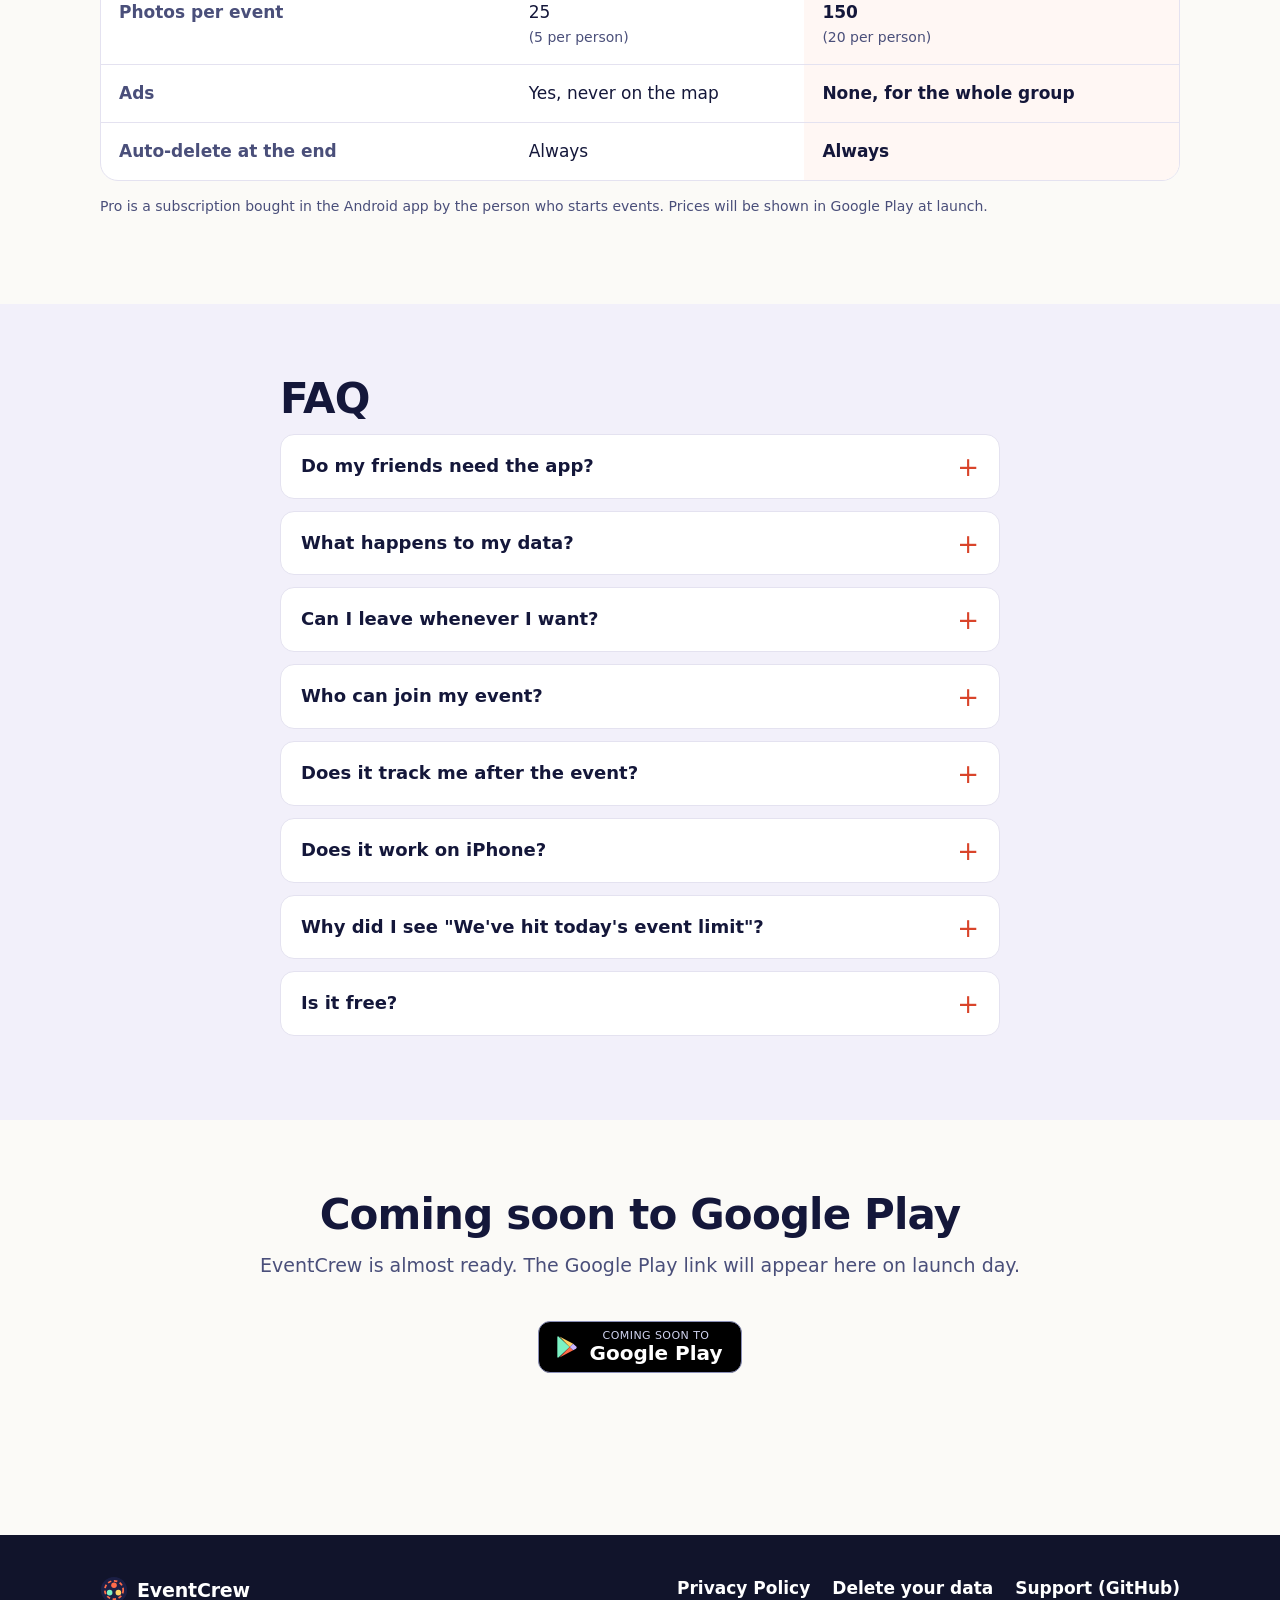
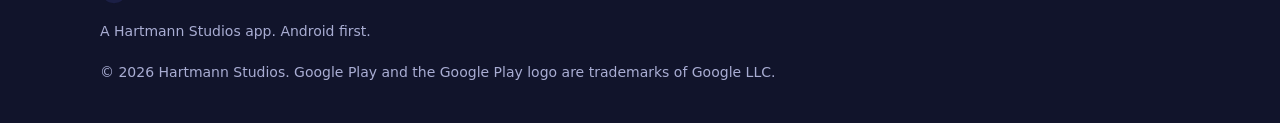
==== commit 83a24bc5: "Add banner ad and Search Console verification file [skip ci]" ====
--- a/index.html
+++ b/index.html
@@ -247,6 +247,14 @@
   </div>
 </section>
 </main>
+
+<!-- BEGIN AADS AD UNIT 2459523 -->
+<div class="aads-slot" style="width:100%;margin:24px auto 16px;text-align:center;clear:both">
+<div id="frame" style="width: 320px;margin: auto;z-index: 99998;height: auto">
+<iframe data-aa='2459523' src='//ad.a-ads.com/2459523/?size=320x50' style='border:0; padding:0; width:320px; height:50px; overflow:hidden;display: block;margin: auto'></iframe>
+</div>
+</div>
+<!-- END AADS AD UNIT 2459523 -->
 <footer class="site-footer">
   <div class="wrap foot">
     <div>
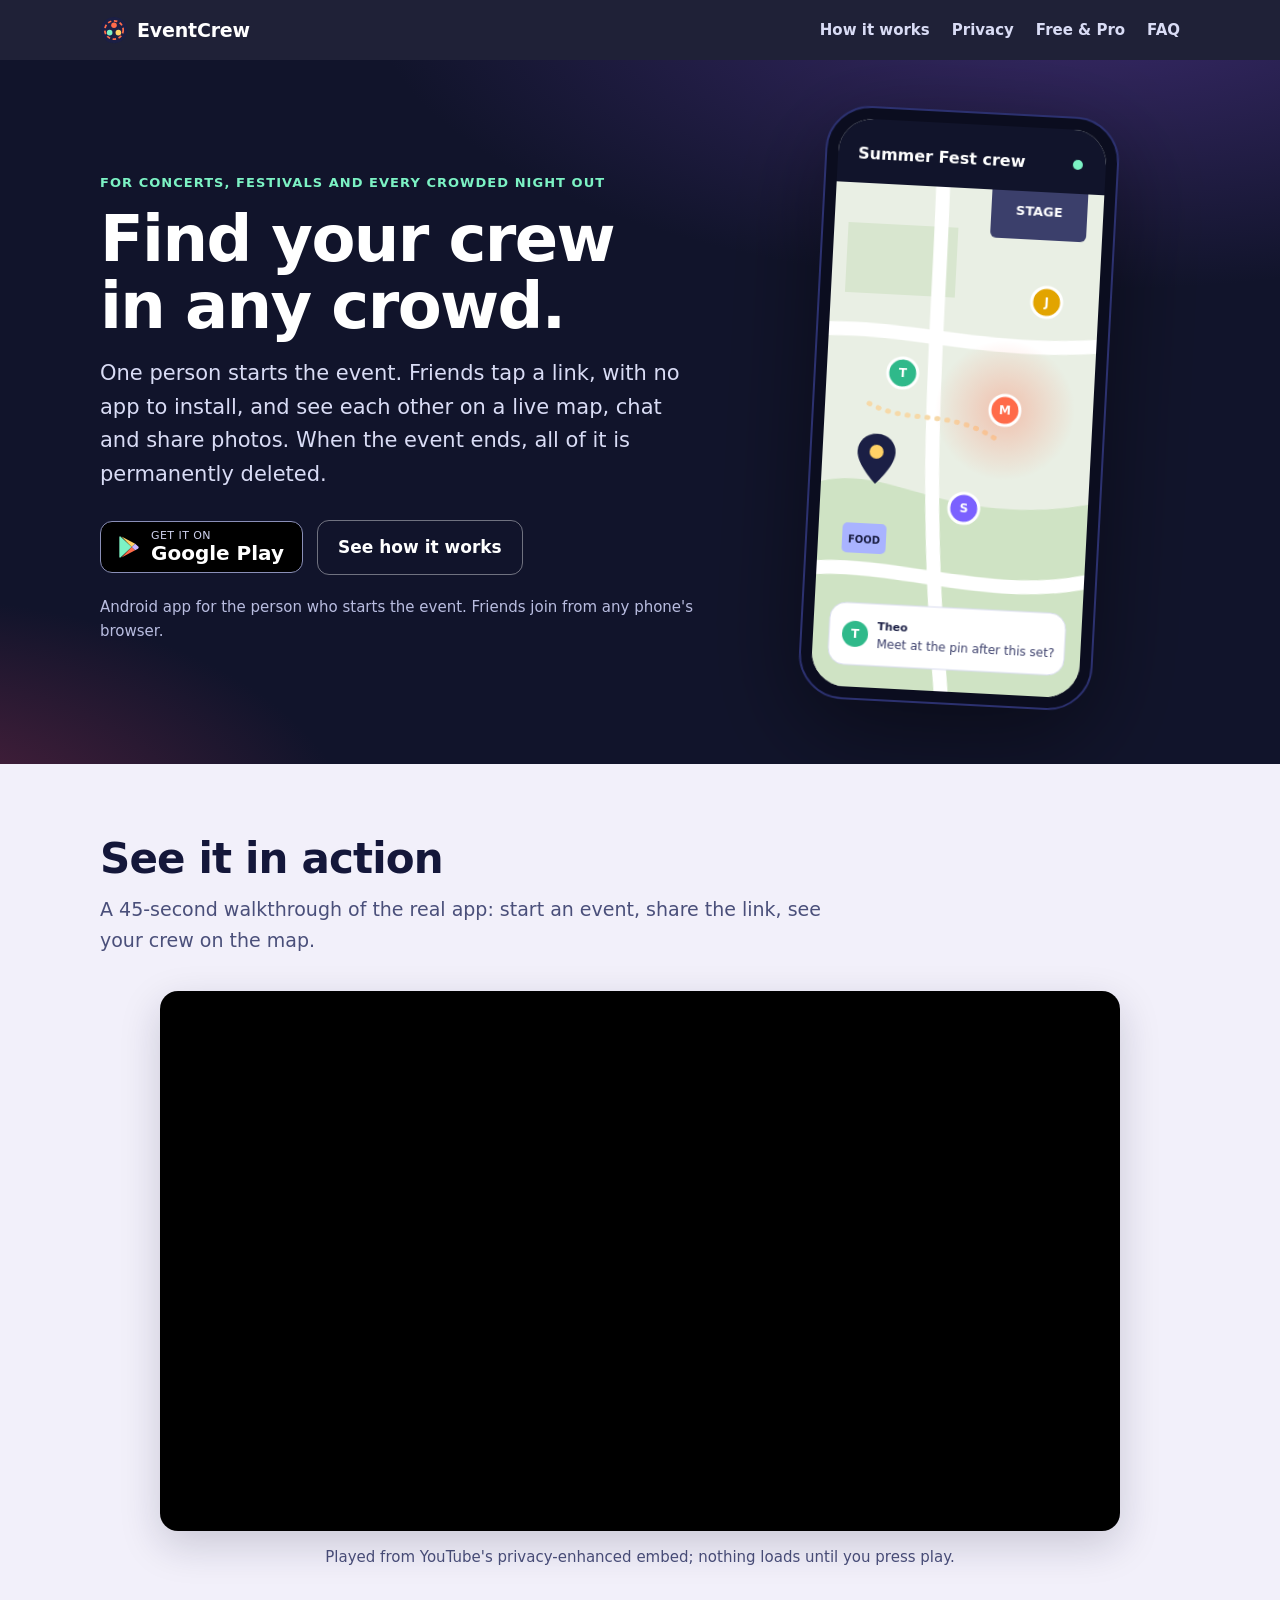
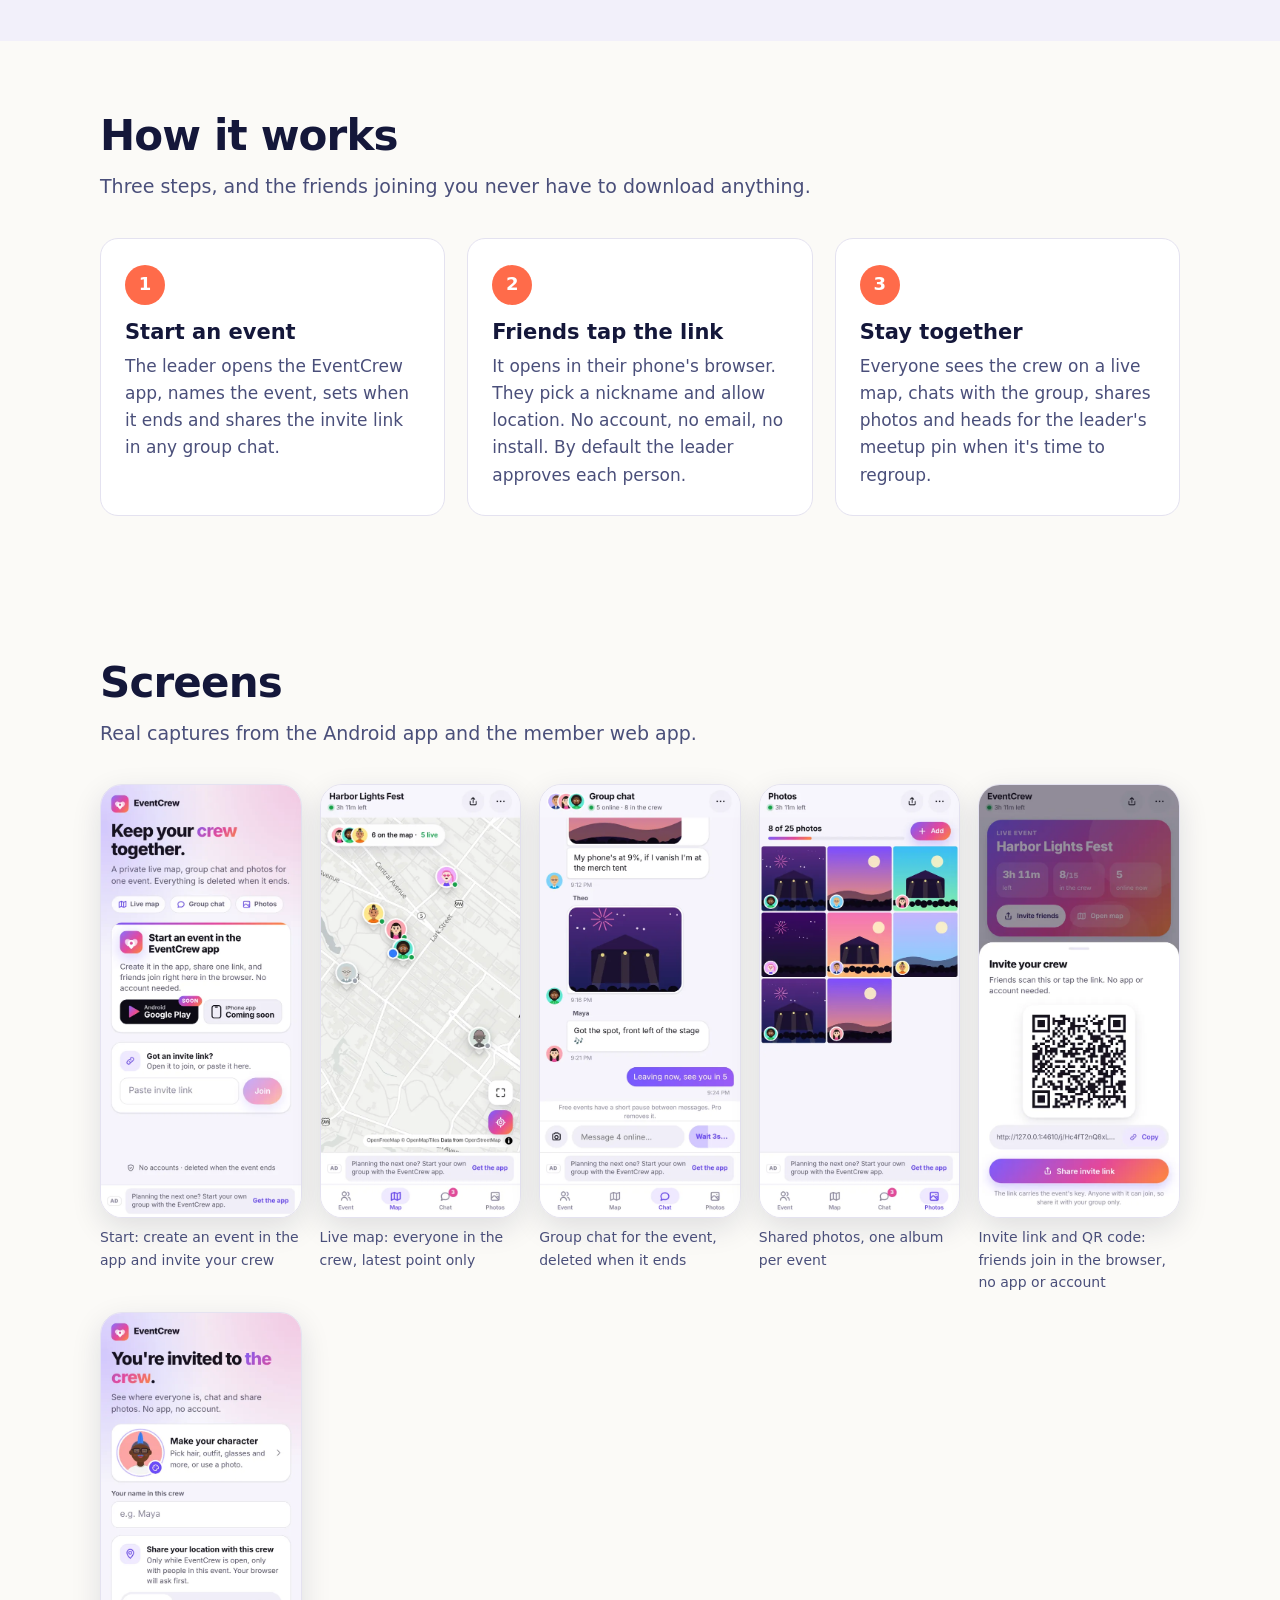
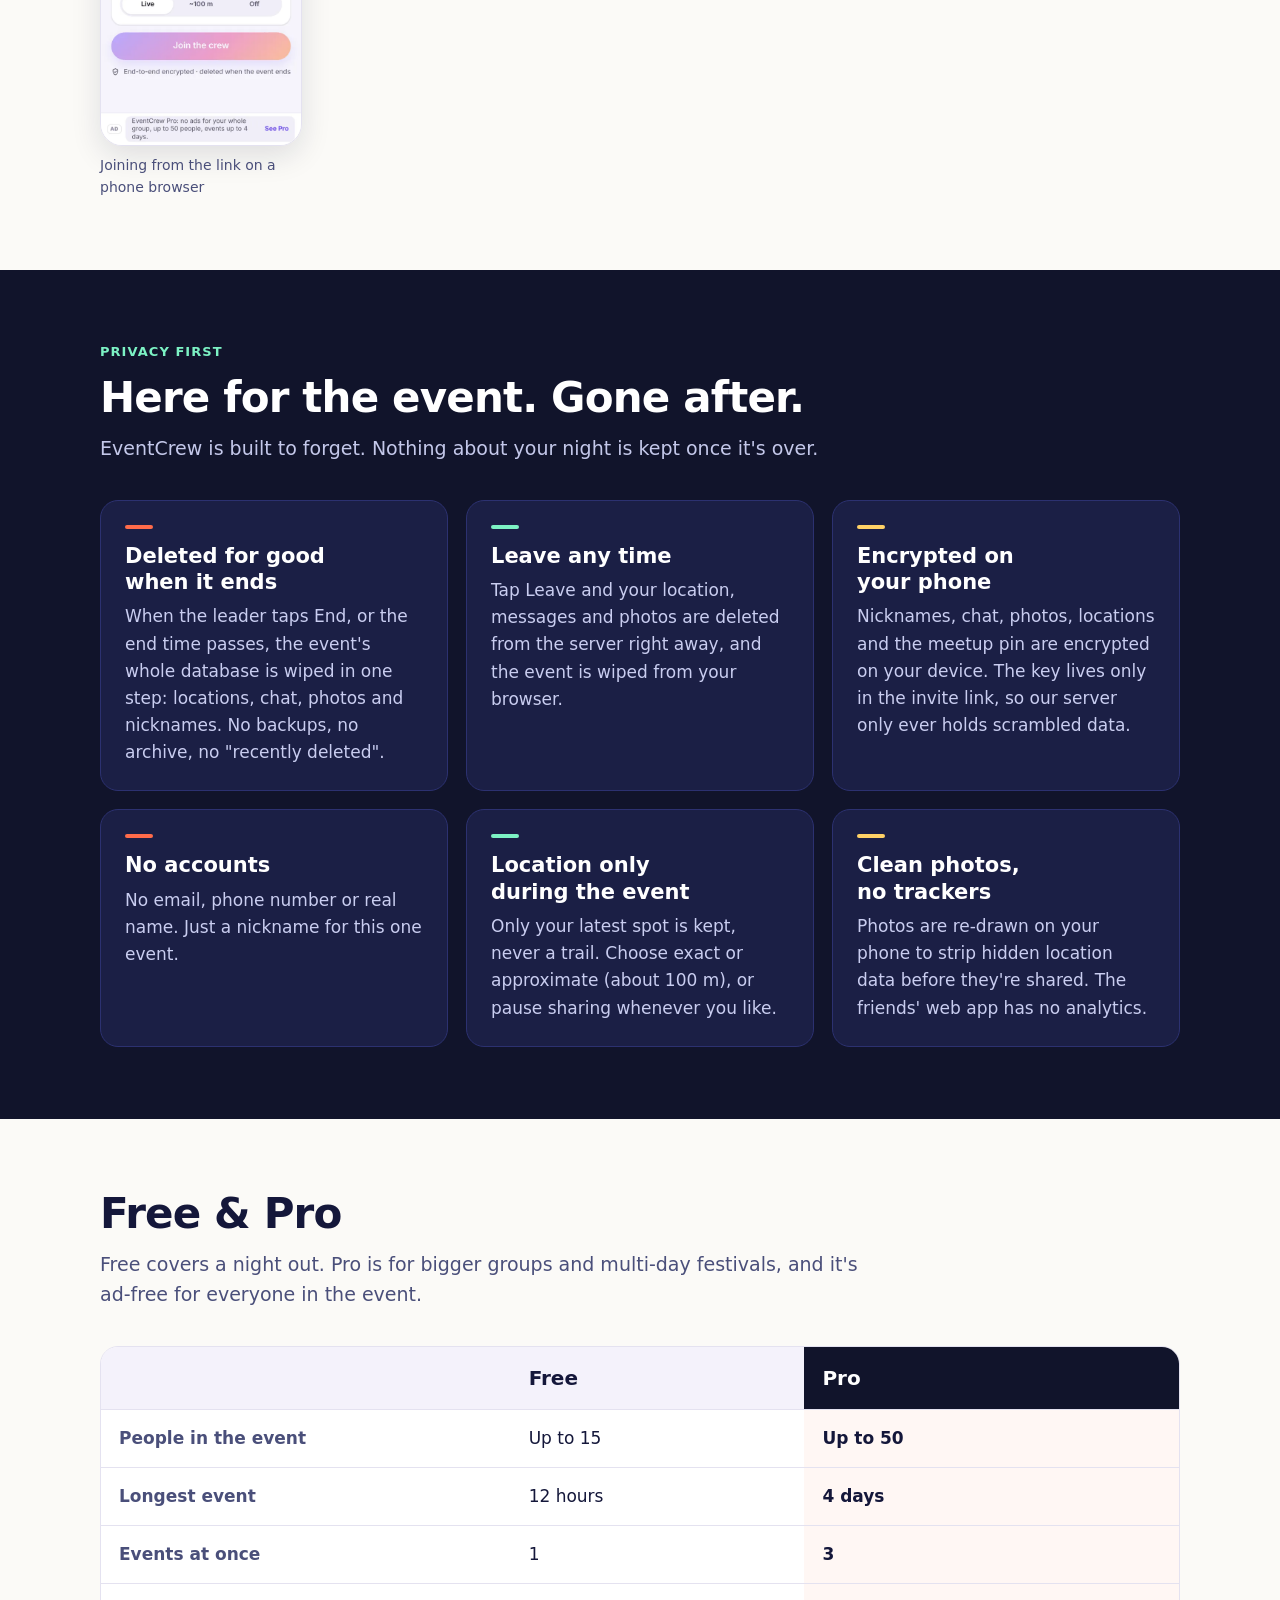
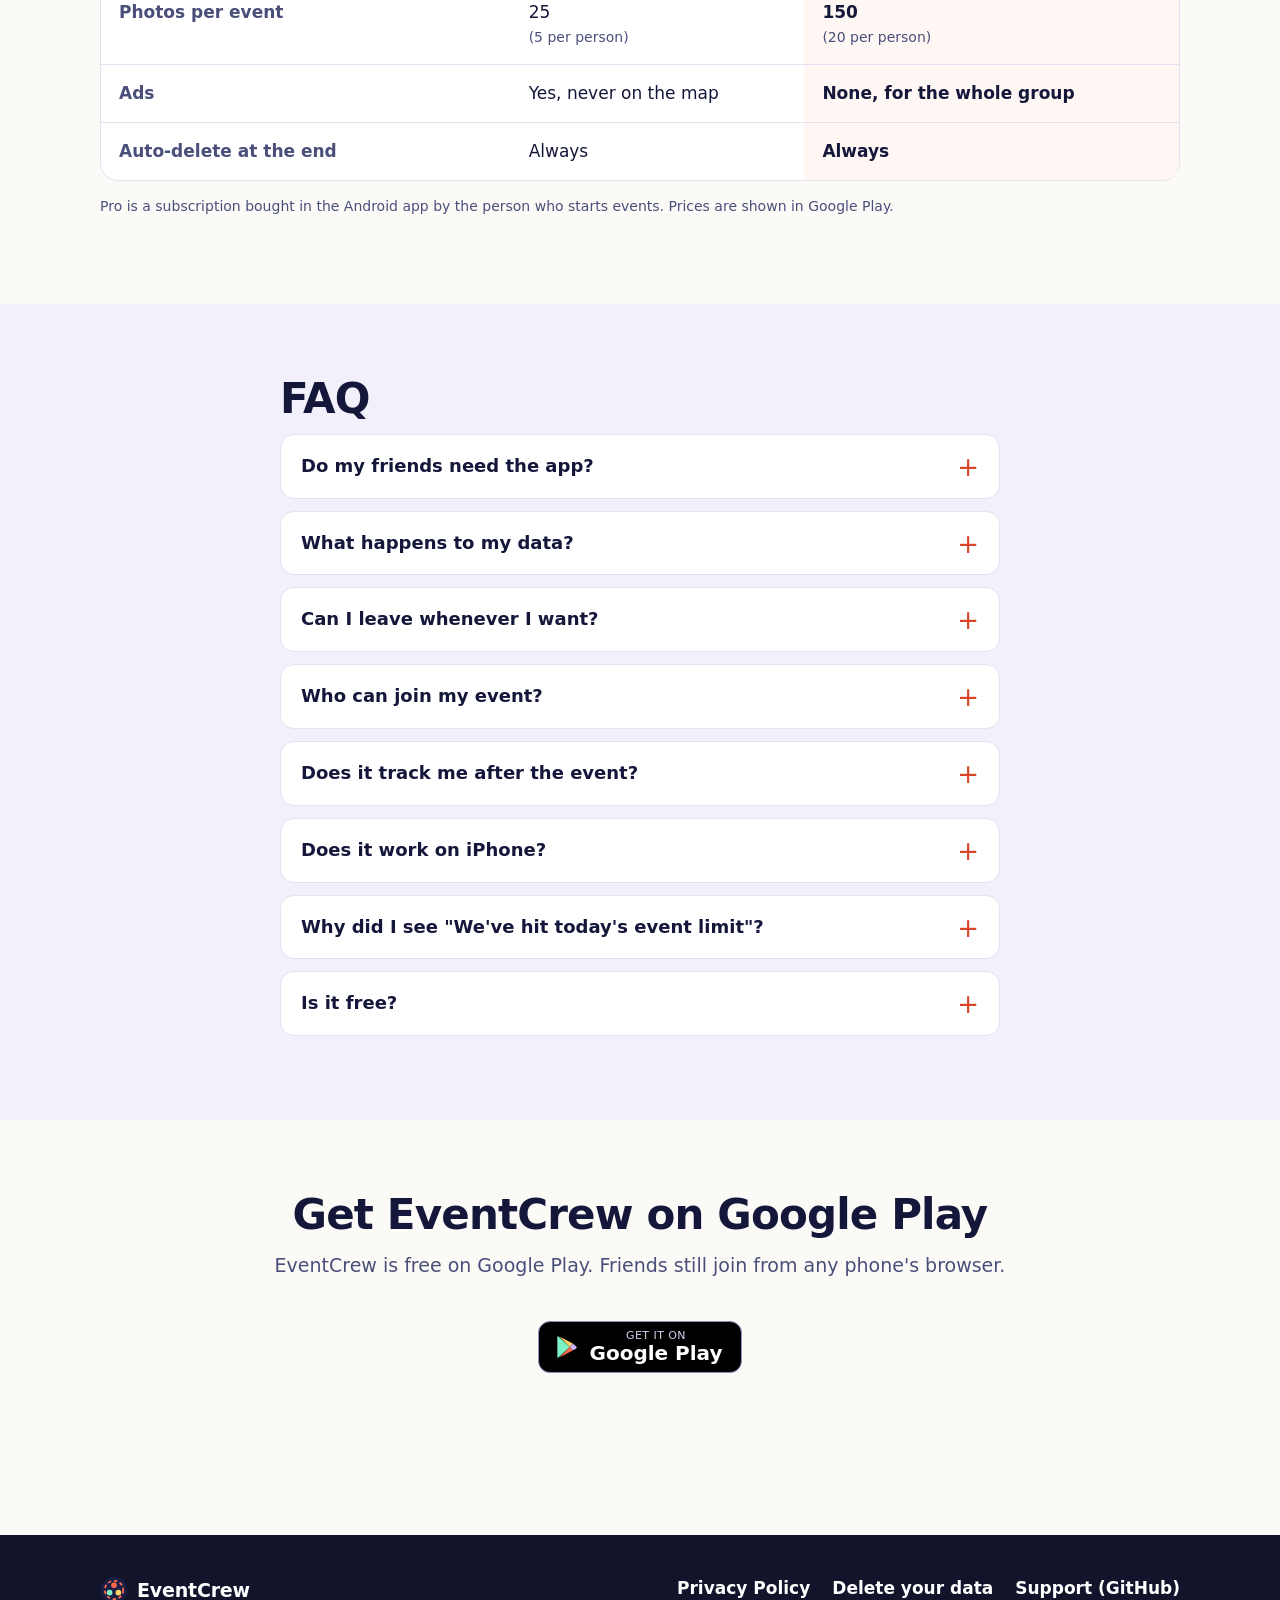
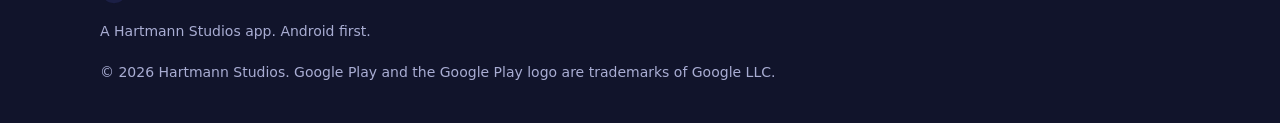
==== commit 17592259: "Link the Google Play listing" ====
--- a/index.html
+++ b/index.html
@@ -36,10 +36,10 @@
       <h1>Find your crew in any crowd.</h1>
       <p class="lede">One person starts the event. Friends tap a link, with no app to install, and see each other on a live map, chat and share photos. When the event ends, all of it is permanently deleted.</p>
       <div class="cta-row">
-        <span class="play-badge" role="img" aria-label="Coming soon to Google Play">
+        <a class="play-badge" href="https://play.google.com/store/apps/details?id=com.charles.eventcrew" aria-label="Get EventCrew on Google Play">
   <svg viewBox="0 0 24 24" width="26" height="26" aria-hidden="true"><path d="M4 2.8v18.4c0 .5.5.8 1 .6l10.4-9.8L5 2.2c-.5-.2-1 .1-1 .6z" fill="#7cf2c4"/><path d="M15.4 12 18.6 9 6 2.3l9.4 9.7z" fill="#ffd166"/><path d="M15.4 12 6 21.7 18.6 15l-3.2-3z" fill="#ff6b4a"/><path d="M18.6 9 15.4 12l3.2 3 2.6-1.4c.9-.5.9-1.7 0-2.2L18.6 9z" fill="#c9b6ff"/></svg>
-  <span><small>Coming soon to</small><b>Google Play</b></span>
-</span>
+  <span><small>Get it on</small><b>Google Play</b></span>
+</a>
         <a class="btn ghost" href="#how">See how it works</a>
       </div>
       <p class="note">Android app for the person who starts the event. Friends join from any phone's browser.</p>
@@ -194,7 +194,7 @@
         </tbody>
       </table>
     </div>
-    <p class="small">Pro is a subscription bought in the Android app by the person who starts events. Prices will be shown in Google Play at launch.</p>
+    <p class="small">Pro is a subscription bought in the Android app by the person who starts events. Prices are shown in Google Play.</p>
   </div>
 </section>
 
@@ -238,12 +238,12 @@
 
 <section class="section cta-end">
   <div class="wrap center">
-    <h2>Coming soon to Google Play</h2>
-    <p class="section-lede">EventCrew is almost ready. The Google Play link will appear here on launch day.</p>
-    <span class="play-badge" role="img" aria-label="Coming soon to Google Play">
+    <h2>Get EventCrew on Google Play</h2>
+    <p class="section-lede">EventCrew is free on Google Play. Friends still join from any phone's browser.</p>
+    <a class="play-badge" href="https://play.google.com/store/apps/details?id=com.charles.eventcrew" aria-label="Get EventCrew on Google Play">
   <svg viewBox="0 0 24 24" width="26" height="26" aria-hidden="true"><path d="M4 2.8v18.4c0 .5.5.8 1 .6l10.4-9.8L5 2.2c-.5-.2-1 .1-1 .6z" fill="#7cf2c4"/><path d="M15.4 12 18.6 9 6 2.3l9.4 9.7z" fill="#ffd166"/><path d="M15.4 12 6 21.7 18.6 15l-3.2-3z" fill="#ff6b4a"/><path d="M18.6 9 15.4 12l3.2 3 2.6-1.4c.9-.5.9-1.7 0-2.2L18.6 9z" fill="#c9b6ff"/></svg>
-  <span><small>Coming soon to</small><b>Google Play</b></span>
-</span>
+  <span><small>Get it on</small><b>Google Play</b></span>
+</a>
   </div>
 </section>
 </main>
--- a/styles.css
+++ b/styles.css
@@ -29,6 +29,8 @@
 .play-badge{display:inline-flex;align-items:center;gap:10px;background:#000;color:#fff;border:1.5px solid #8a8fb8;border-radius:12px;padding:8px 18px 8px 14px;line-height:1.1}
 .play-badge small{display:block;font-size:11px;letter-spacing:.04em;text-transform:uppercase;color:#cfd2ee}
 .play-badge b{display:block;font-size:20px;font-weight:700}
+a.play-badge{text-decoration:none}
+a.play-badge:hover{border-color:#fff}
 .btn{display:inline-block;padding:13px 20px;border-radius:12px;font-weight:700;text-decoration:none}
 .btn.ghost{color:#fff;border:1.5px solid rgba(255,255,255,.4)}
 .btn.ghost:hover{background:rgba(255,255,255,.08)}
